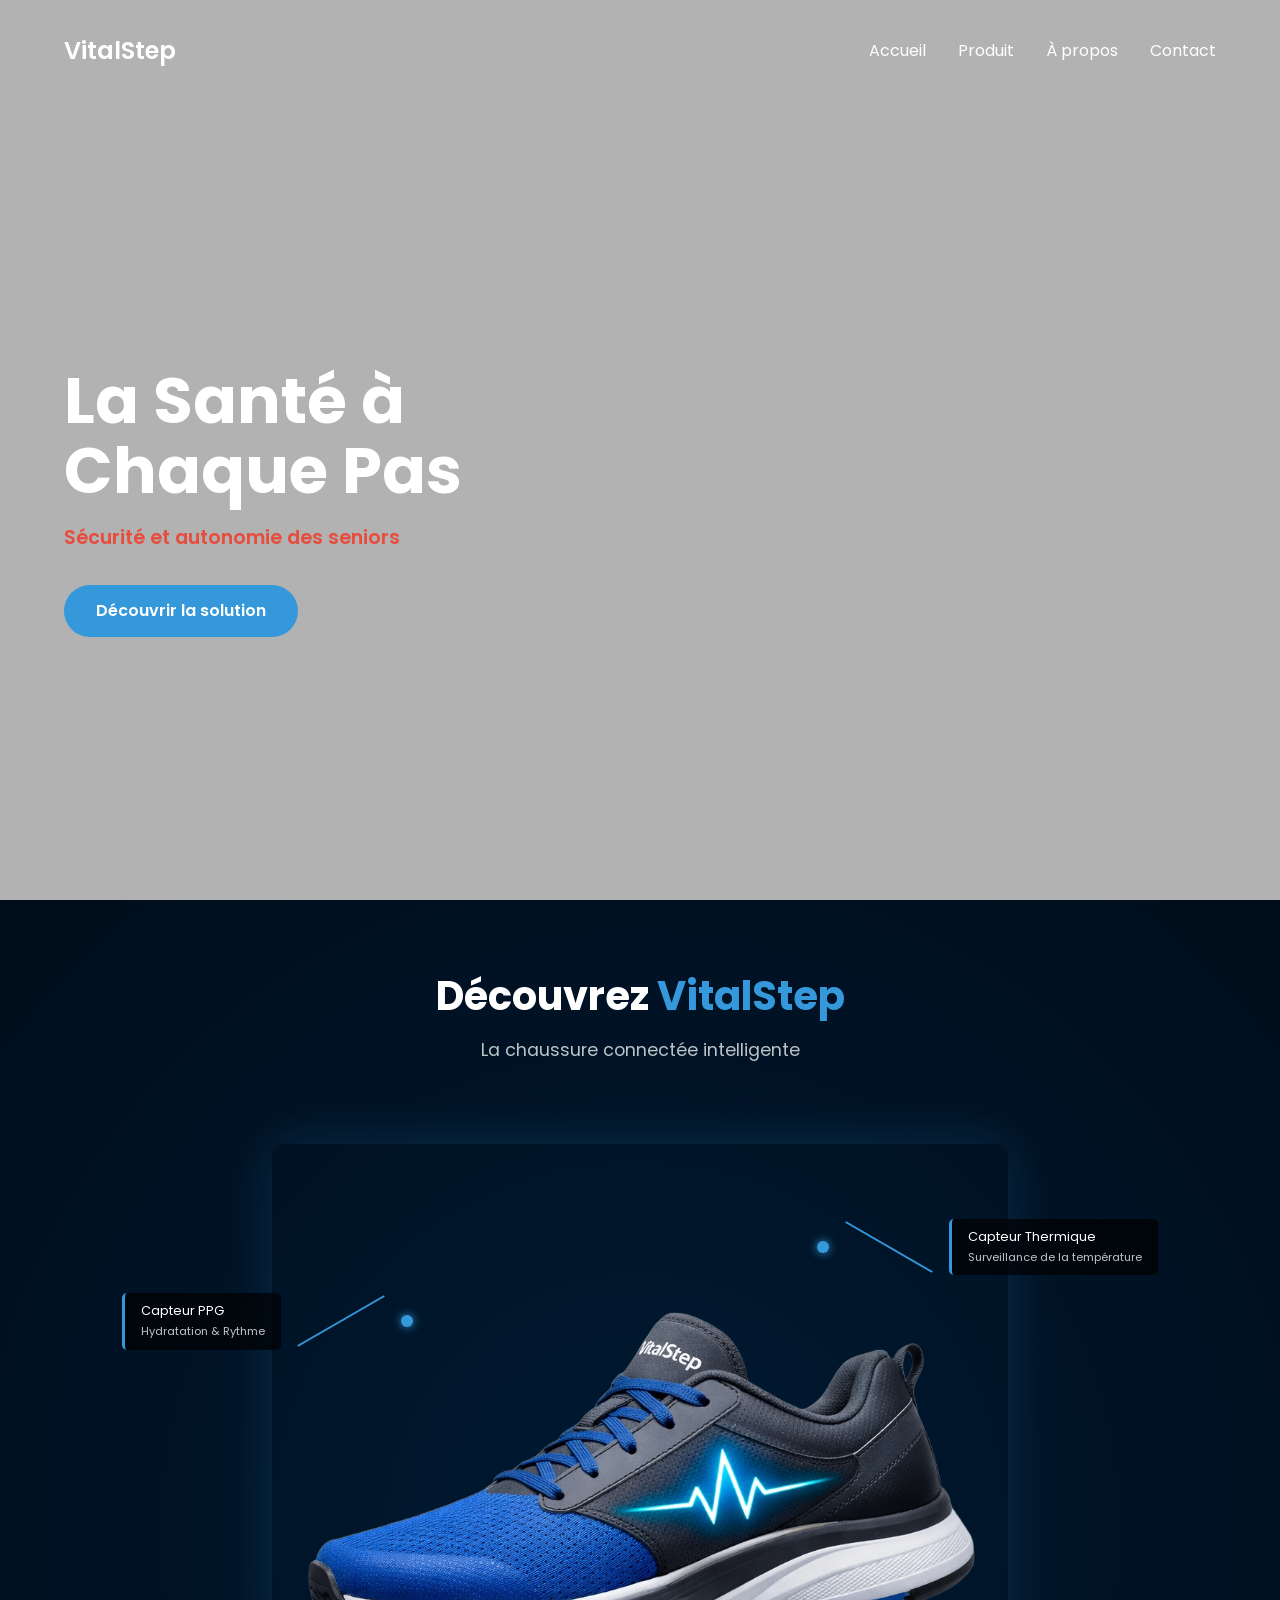
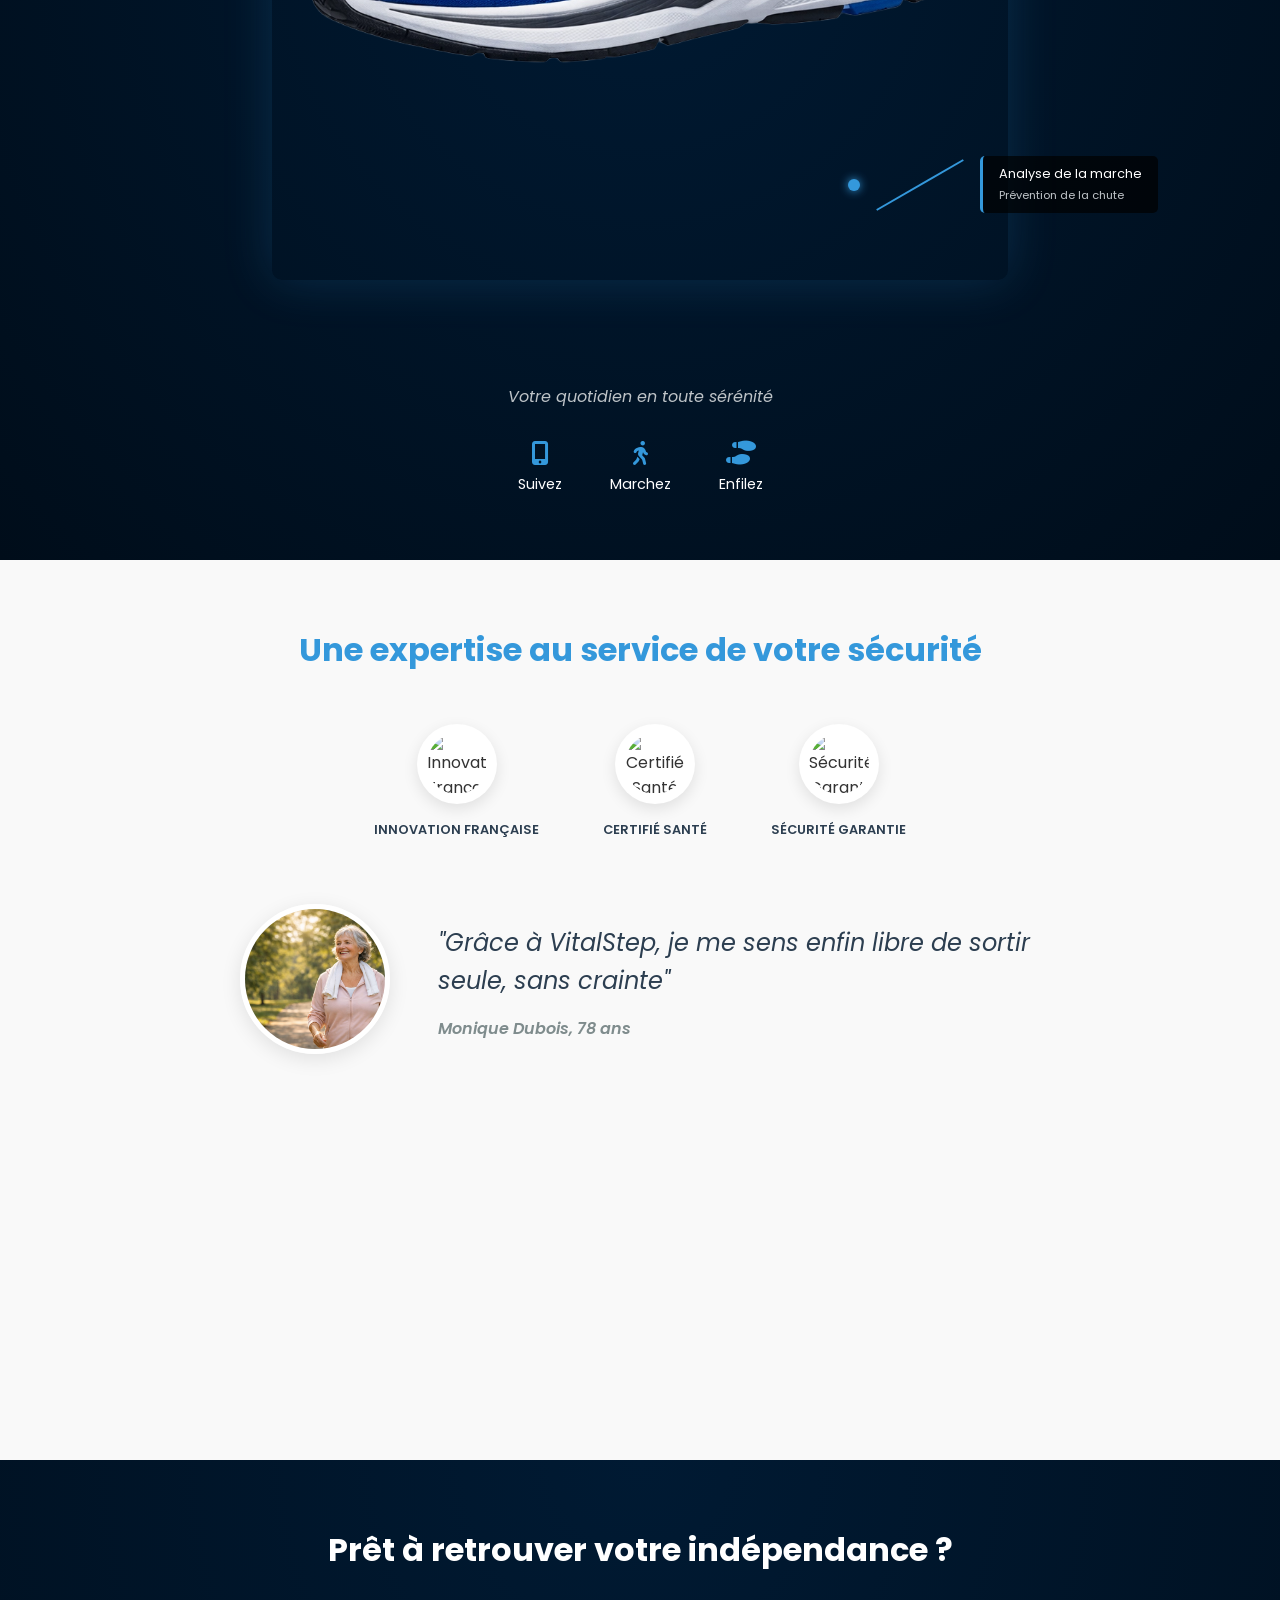
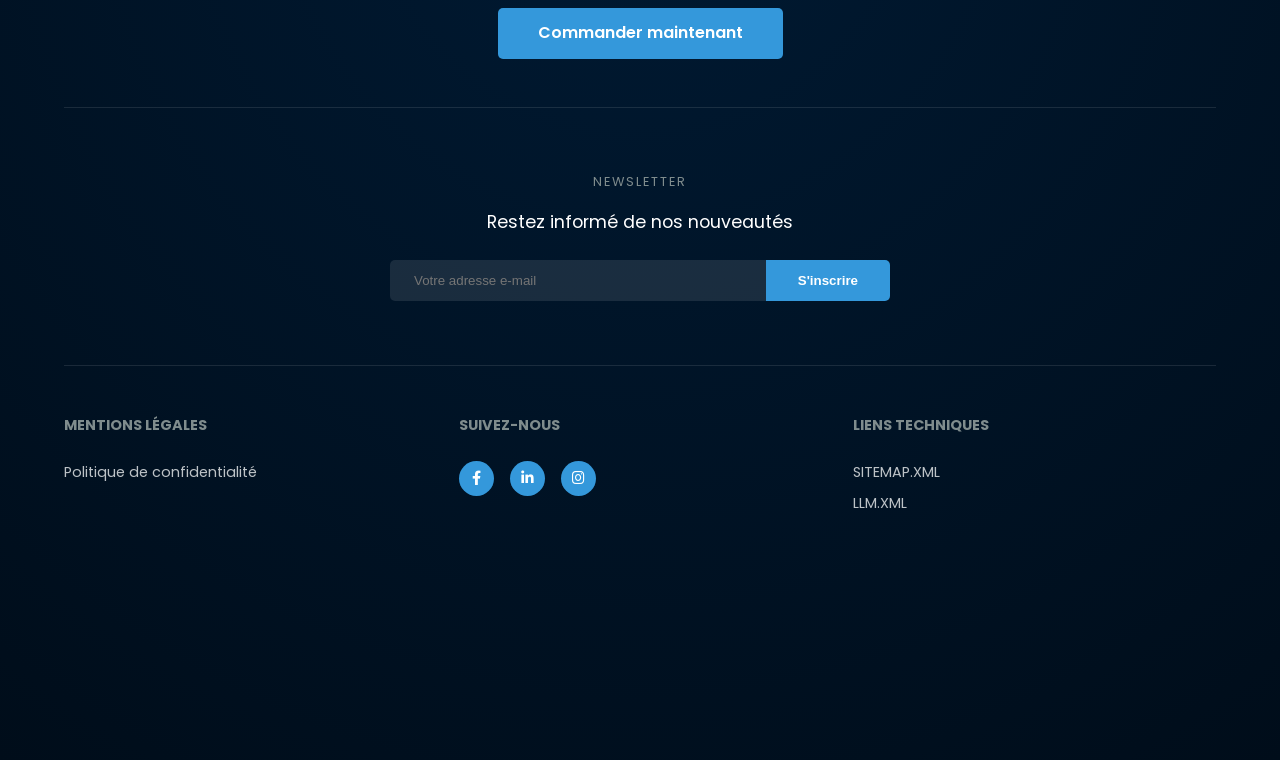
==== index.html @ c4a64b6b "changement des photos" ====
<!DOCTYPE html>
<html lang="fr">
<head>
    <meta charset="UTF-8">
    <meta name="viewport" content="width=device-width, initial-scale=1.0">
    <title>VitalStep - La Santé à Chaque Pas</title>
    <link rel="stylesheet" href="style.css">
    <link rel="stylesheet" href="https://cdnjs.cloudflare.com/ajax/libs/font-awesome/6.0.0/css/all.min.css">
</head>
<body>
    <!-- Frame 1: Hero Section -->
    <section id="frame1" class="frame hero">
        <nav class="navbar">
            <div class="logo">VitalStep</div>
            <ul class="nav-links">
                <li><a href="#">Accueil</a></li>
                <li><a href="#">Produit</a></li>
                <li><a href="#">À propos</a></li>
                <li><a href="#">Contact</a></li>
            </ul>
        </nav>
        <div class="hero-content">
            <h1>La Santé à Chaque Pas</h1>
            <p class="subtitle">Sécurité et autonomie des seniors</p>
            <a href="#" class="btn-primary">Découvrir la solution</a>
        </div>
    </section>

    <!-- Frame 3: Product Details -->
    <section id="frame3" class="frame product-details">
        <div class="product-header">
            <h2>Découvrez <span>VitalStep</span></h2>
            <p>La chaussure connectée intelligente</p>
        </div>
        <div class="product-container">
            <div class="product-image">
                <img src="image/chaussure_vitalstep_seule.jpg" alt="VitalStep Shoe">
                
                <!-- Annotations -->
                <div class="annotation ppg">
                    <div class="dot"></div>
                    <div class="line"></div>
                    <div class="label">Capteur PPG <br><span>Hydratation & Rythme</span></div>
                </div>
                <div class="annotation thermal">
                    <div class="dot"></div>
                    <div class="line"></div>
                    <div class="label">Capteur Thermique <br><span>Surveillance de la température</span></div>
                </div>
                <div class="annotation gait">
                    <div class="dot"></div>
                    <div class="line"></div>
                    <div class="label">Analyse de la marche <br><span>Prévention de la chute</span></div>
                </div>
            </div>
        </div>
        <div class="product-footer">
            <p>Votre quotidien en toute sérénité</p>
            <div class="steps">
                <div class="step"><i class="fas fa-mobile-alt"></i> Suivez</div>
                <div class="step"><i class="fas fa-walking"></i> Marchez</div>
                <div class="step"><i class="fas fa-shoe-prints"></i> Enfilez</div>
            </div>
        </div>
    </section>

    <!-- Frame 4: Testimonial & Trust -->
    <section id="frame4" class="frame testimonial">
        <div class="testimonial-header">
            <h3>Une expertise au service de votre sécurité</h3>
        </div>
        <div class="trust-badges">
            <div class="badge">
                <img src="https://img.icons8.com/color/96/france.png" alt="Innovation Française">
                <p>INNOVATION FRANÇAISE</p>
            </div>
            <div class="badge">
                <img src="https://img.icons8.com/color/96/plus.png" alt="Certifié Santé">
                <p>CERTIFIÉ SANTÉ</p>
            </div>
            <div class="badge">
                <img src="https://img.icons8.com/color/96/checked-shield.png" alt="Sécurité Garantie">
                <p>SÉCURITÉ GARANTIE</p>
            </div>
        </div>
        <div class="testimonial-content">
            <div class="testimonial-image">
                <img src="image/maquette_sans_texte.jpg" alt="Monique Dubois">
            </div>
            <div class="testimonial-text">
                <blockquote>"Grâce à VitalStep, je me sens enfin libre de sortir seule, sans crainte"</blockquote>
                <cite>Monique Dubois, 78 ans</cite>
            </div>
        </div>
    </section>

    <!-- Frame 5: Footer & CTA -->
    <footer id="frame5" class="frame footer">
        <div class="footer-cta">
            <h3>Prêt à retrouver votre indépendance ?</h3>
            <a href="#" class="btn-secondary">Commander maintenant</a>
        </div>
        
        <div class="newsletter">
            <p>Newsletter</p>
            <p class="newsletter-info">Restez informé de nos nouveautés</p>
            <form class="newsletter-form">
                <input type="email" placeholder="Votre adresse e-mail">
                <button type="submit">S'inscrire</button>
            </form>
        </div>

        <div class="footer-bottom">
            <div class="footer-column">
                <h4>Mentions Légales</h4>
                <a href="#">Politique de confidentialité</a>
            </div>
            <div class="footer-column">
                <h4>Suivez-nous</h4>
                <div class="social-icons">
                    <a href="#"><i class="fab fa-facebook-f"></i></a>
                    <a href="#"><i class="fab fa-linkedin-in"></i></a>
                    <a href="#"><i class="fab fa-instagram"></i></a>
                </div>
            </div>
            <div class="footer-column">
                <h4>Liens techniques</h4>
                <a href="#">SITEMAP.XML</a>
                <a href="#">LLM.XML</a>
            </div>
        </div>
    </footer>

    <script src="script.js"></script>
</body>
</html>
---- style.css ----
@import url('https://fonts.googleapis.com/css2?family=Poppins:wght@300;400;600;700&display=swap');

* {
    margin: 0;
    padding: 0;
    box-sizing: border-box;
}

body {
    font-family: 'Poppins', sans-serif;
    line-height: 1.6;
    color: #333;
    overflow-x: hidden;
}

.frame {
    min-height: 100vh;
    width: 100%;
    display: flex;
    flex-direction: column;
    position: relative;
}

/* Frame 1: Hero Section */
.hero {
    background: linear-gradient(rgba(0,0,0,0.3), rgba(0,0,0,0.3)), url('https://images.unsplash.com/photo-1516733725897-1aa73b87c8e8?ixlib=rb-1.2.1&auto=format&fit=crop&w=1920&q=80');
    background-size: cover;
    background-position: center;
    color: white;
}

.navbar {
    display: flex;
    justify-content: space-between;
    align-items: center;
    padding: 2rem 5%;
    width: 100%;
}

.logo {
    font-size: 1.5rem;
    font-weight: 600;
    color: #fff;
}

.nav-links {
    display: flex;
    list-style: none;
}

.nav-links li {
    margin-left: 2rem;
}

.nav-links a {
    text-decoration: none;
    color: white;
    font-weight: 400;
    transition: color 0.3s;
}

.nav-links a:hover {
    color: #3498db;
}

.hero-content {
    flex: 1;
    display: flex;
    flex-direction: column;
    justify-content: center;
    padding: 0 5%;
    max-width: 600px;
}

.hero-content h1 {
    font-size: 4rem;
    line-height: 1.1;
    margin-bottom: 1rem;
    font-weight: 700;
}

.hero-content .subtitle {
    font-size: 1.2rem;
    margin-bottom: 2rem;
    color: #e74c3c;
    font-weight: 600;
}

.btn-primary {
    display: inline-block;
    background: #3498db;
    color: white;
    padding: 0.8rem 2rem;
    border-radius: 50px;
    text-decoration: none;
    font-weight: 600;
    width: fit-content;
    transition: background 0.3s;
}

.btn-primary:hover {
    background: #2980b9;
}

/* Frame 3: Product Details */
.product-details {
    background: #000d1a;
    color: white;
    padding: 4rem 5%;
    text-align: center;
    background-image: radial-gradient(circle at center, #001a33 0%, #000d1a 100%);
}

.product-header h2 {
    font-size: 2.5rem;
    margin-bottom: 0.5rem;
}

.product-header h2 span {
    color: #3498db;
}

.product-header p {
    font-size: 1.1rem;
    color: #bdc3c7;
    margin-bottom: 3rem;
}

.product-container {
    position: relative;
    max-width: 800px;
    margin: 0 auto;
    padding: 2rem;
}

.product-image {
    position: relative;
    display: inline-block;
}

.product-image img {
    max-width: 100%;
    height: auto;
    border-radius: 10px;
    box-shadow: 0 0 50px rgba(52, 152, 219, 0.2);
}

/* Annotations */
.annotation {
    position: absolute;
    display: flex;
    align-items: center;
    pointer-events: none;
}

.dot {
    width: 12px;
    height: 12px;
    background: #3498db;
    border-radius: 50%;
    box-shadow: 0 0 10px #3498db;
}

.label {
    background: rgba(0, 0, 0, 0.7);
    padding: 0.5rem 1rem;
    border-radius: 5px;
    font-size: 0.8rem;
    text-align: left;
    border-left: 3px solid #3498db;
    white-space: nowrap;
}

.label span {
    font-size: 0.7rem;
    color: #bdc3c7;
}

/* Positionnement des annotations */
.ppg { top: 20%; left: -150px; flex-direction: row-reverse; }
.ppg .line { width: 100px; height: 2px; background: #3498db; margin: 0 10px; transform: rotate(-30deg); }

.thermal { top: 10%; right: -150px; }
.thermal .line { width: 100px; height: 2px; background: #3498db; margin: 0 10px; transform: rotate(30deg); }

.gait { bottom: 10%; right: -150px; }
.gait .line { width: 100px; height: 2px; background: #3498db; margin: 0 10px; transform: rotate(-30deg); }

.product-footer {
    margin-top: 4rem;
}

.product-footer p {
    margin-bottom: 2rem;
    font-style: italic;
    color: #bdc3c7;
}

.steps {
    display: flex;
    justify-content: center;
    gap: 3rem;
}

.step {
    display: flex;
    flex-direction: column;
    align-items: center;
    font-size: 0.9rem;
}

.step i {
    font-size: 1.5rem;
    margin-bottom: 0.5rem;
    color: #3498db;
}

/* Frame 4: Testimonial & Trust */
.testimonial {
    background: #f9f9f9;
    padding: 4rem 5%;
    text-align: center;
}

.testimonial-header h3 {
    font-size: 2rem;
    color: #3498db;
    margin-bottom: 3rem;
}

.trust-badges {
    display: flex;
    justify-content: center;
    gap: 4rem;
    margin-bottom: 4rem;
}

.badge {
    display: flex;
    flex-direction: column;
    align-items: center;
}

.badge img {
    width: 80px;
    height: 80px;
    margin-bottom: 1rem;
    padding: 10px;
    background: white;
    border-radius: 50%;
    box-shadow: 0 5px 15px rgba(0,0,0,0.1);
}

.badge p {
    font-size: 0.8rem;
    font-weight: 600;
    color: #2c3e50;
}

.testimonial-content {
    display: flex;
    align-items: center;
    justify-content: center;
    max-width: 800px;
    margin: 0 auto;
    gap: 3rem;
    text-align: left;
}

.testimonial-image img {
    width: 150px;
    height: 150px;
    border-radius: 50%;
    object-fit: cover;
    border: 5px solid white;
    box-shadow: 0 5px 20px rgba(0,0,0,0.1);
}

.testimonial-text blockquote {
    font-size: 1.5rem;
    font-style: italic;
    margin-bottom: 1rem;
    color: #2c3e50;
}

.testimonial-text cite {
    font-weight: 600;
    color: #7f8c8d;
}

/* Frame 5: Footer & CTA */
.footer {
    background: #000d1a;
    color: white;
    padding: 4rem 5% 2rem;
    text-align: center;
    background-image: radial-gradient(circle at top, #001a33 0%, #000d1a 100%);
}

.footer-cta {
    margin-bottom: 4rem;
    padding-bottom: 3rem;
    border-bottom: 1px solid rgba(255,255,255,0.1);
}

.footer-cta h3 {
    font-size: 2rem;
    margin-bottom: 2rem;
}

.btn-secondary {
    display: inline-block;
    background: #3498db;
    color: white;
    padding: 0.8rem 2.5rem;
    border-radius: 5px;
    text-decoration: none;
    font-weight: 600;
    transition: background 0.3s;
}

.btn-secondary:hover {
    background: #2980b9;
}

.newsletter {
    margin-bottom: 4rem;
}

.newsletter p:first-child {
    font-size: 0.8rem;
    text-transform: uppercase;
    letter-spacing: 2px;
    color: #7f8c8d;
    margin-bottom: 1rem;
}

.newsletter-info {
    font-size: 1.1rem;
    margin-bottom: 1.5rem;
}

.newsletter-form {
    display: flex;
    justify-content: center;
    max-width: 500px;
    margin: 0 auto;
}

.newsletter-form input {
    flex: 1;
    padding: 0.8rem 1.5rem;
    border: none;
    border-radius: 5px 0 0 5px;
    background: rgba(255,255,255,0.1);
    color: white;
}

.newsletter-form button {
    padding: 0.8rem 2rem;
    border: none;
    background: #3498db;
    color: white;
    border-radius: 0 5px 5px 0;
    cursor: pointer;
    font-weight: 600;
}

.footer-bottom {
    display: grid;
    grid-template-columns: repeat(3, 1fr);
    gap: 2rem;
    padding-top: 3rem;
    border-top: 1px solid rgba(255,255,255,0.1);
    text-align: left;
}

.footer-column h4 {
    font-size: 0.9rem;
    margin-bottom: 1.5rem;
    color: #7f8c8d;
    text-transform: uppercase;
}

.footer-column a {
    display: block;
    color: #bdc3c7;
    text-decoration: none;
    font-size: 0.9rem;
    margin-bottom: 0.5rem;
    transition: color 0.3s;
}

.footer-column a:hover {
    color: #3498db;
}

.social-icons {
    display: flex;
    gap: 1rem;
}

.social-icons a {
    width: 35px;
    height: 35px;
    background: #3498db;
    color: white;
    display: flex;
    align-items: center;
    justify-content: center;
    border-radius: 50%;
    font-size: 0.9rem;
}
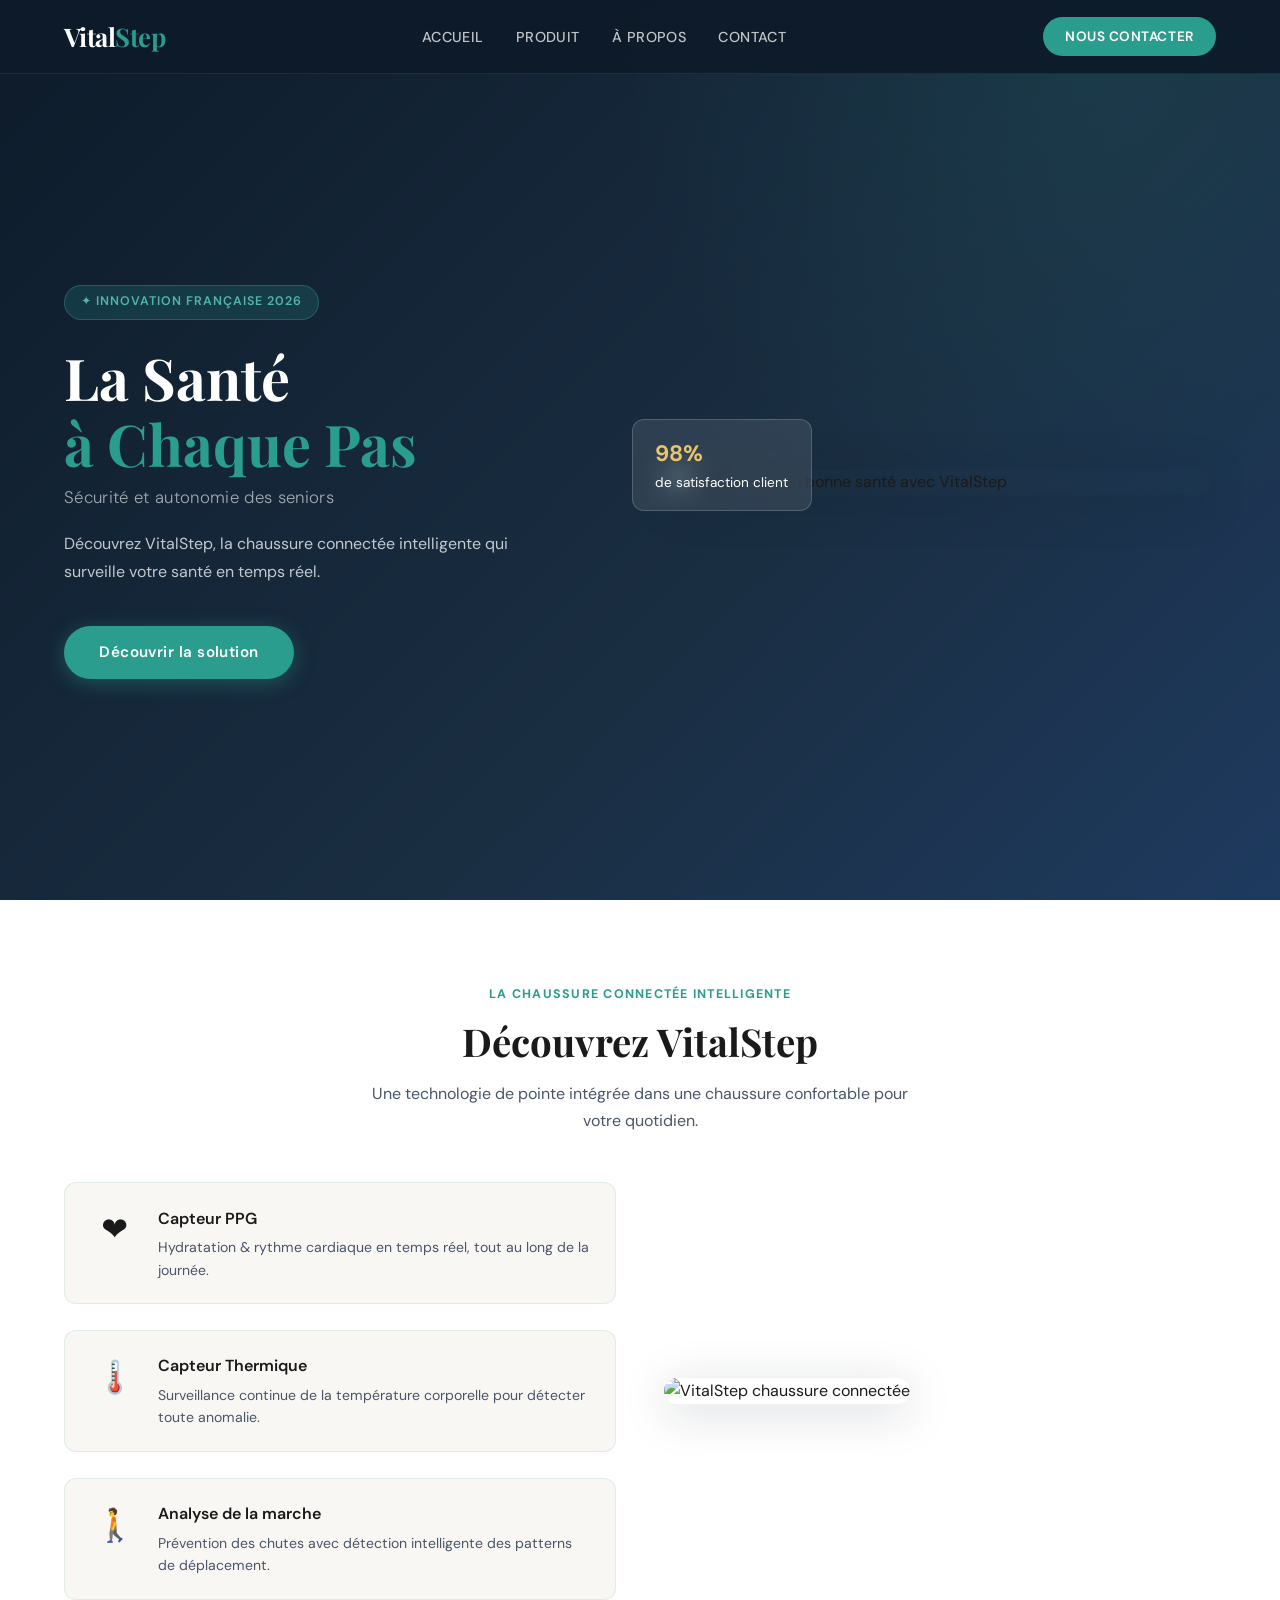
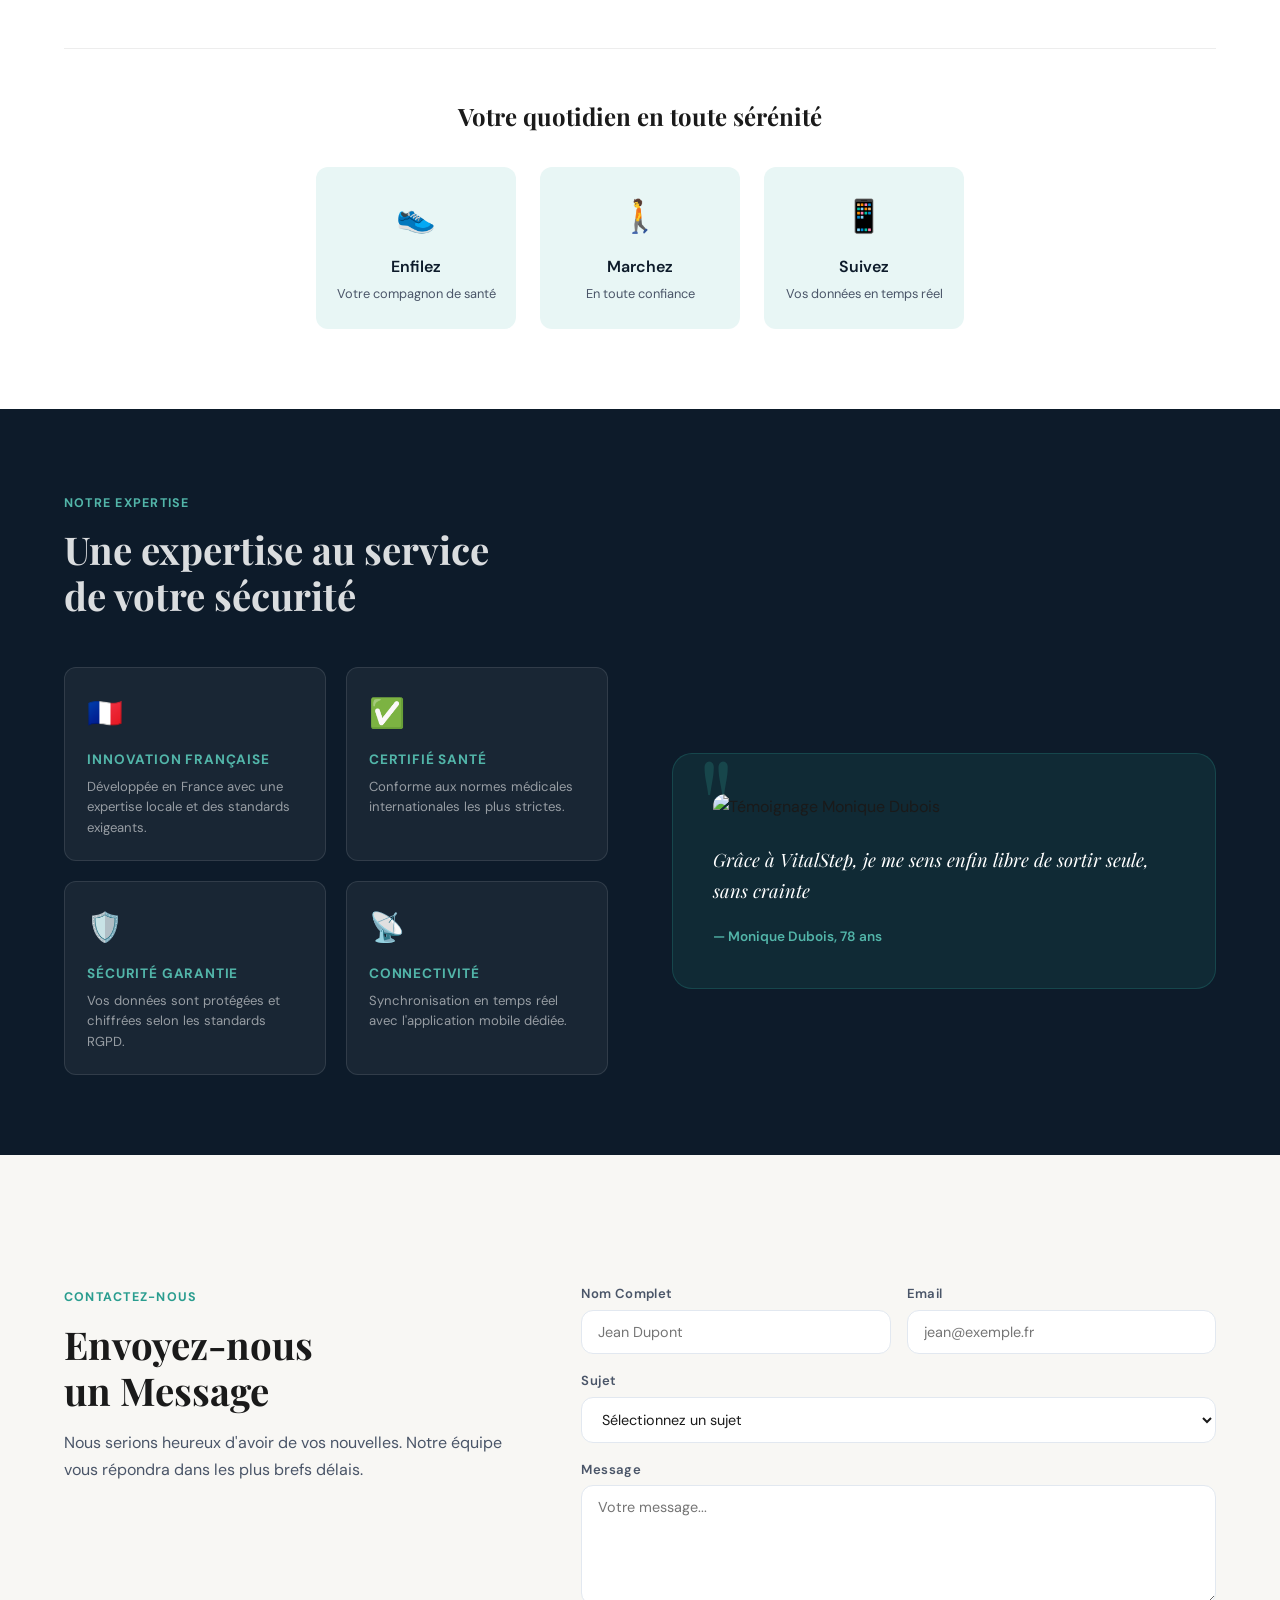
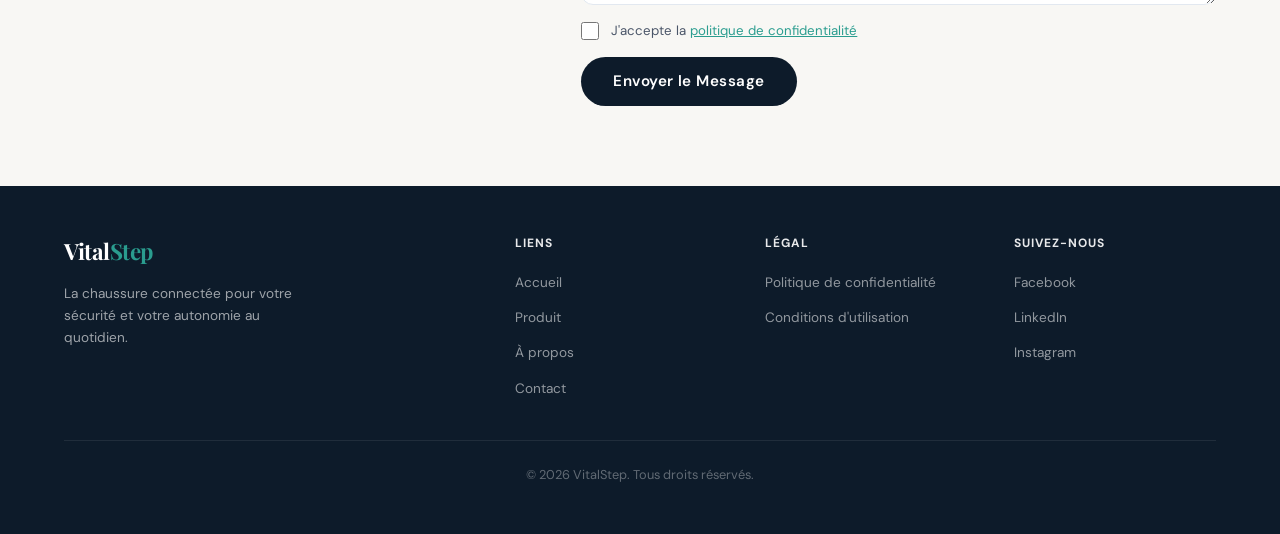
==== commit 150b4c59: "Renommage vitalstep.html en index.html" ====
--- a/index.html
+++ b/index.html
@@ -1,136 +1,619 @@
 <!DOCTYPE html>
 <html lang="fr">
 <head>
-    <meta charset="UTF-8">
-    <meta name="viewport" content="width=device-width, initial-scale=1.0">
-    <title>VitalStep - La Santé à Chaque Pas</title>
-    <link rel="stylesheet" href="style.css">
-    <link rel="stylesheet" href="https://cdnjs.cloudflare.com/ajax/libs/font-awesome/6.0.0/css/all.min.css">
+  <meta charset="UTF-8" />
+  <meta name="viewport" content="width=device-width, initial-scale=1.0" />
+  <title>VitalStep</title>
+  <link rel="preconnect" href="https://fonts.googleapis.com" />
+  <link rel="preconnect" href="https://fonts.gstatic.com" crossorigin />
+  <link href="https://fonts.googleapis.com/css2?family=Playfair+Display:wght@400;600;700&family=DM+Sans:wght@300;400;500;600&display=swap" rel="stylesheet" />
+  <style>
+    *, *::before, *::after { box-sizing: border-box; margin: 0; padding: 0; }
+
+    :root {
+      --navy: #0D1B2A;
+      --navy-mid: #1A2E42;
+      --teal: #2A9D8F;
+      --teal-light: #52B5A9;
+      --teal-pale: #E8F6F5;
+      --gold: #E9C46A;
+      --off-white: #F8F7F4;
+      --text-dark: #1A1A1A;
+      --text-mid: #4A5568;
+      --text-light: #718096;
+      --font-display: 'Playfair Display', Georgia, serif;
+      --font-body: 'DM Sans', system-ui, sans-serif;
+      --radius: 12px;
+      --radius-lg: 20px;
+      --shadow: 0 4px 32px rgba(13,27,42,0.10);
+      --shadow-hover: 0 8px 48px rgba(13,27,42,0.18);
+    }
+
+    html { scroll-behavior: smooth; }
+
+    body {
+      font-family: var(--font-body);
+      background: var(--off-white);
+      color: var(--text-dark);
+      line-height: 1.6;
+      overflow-x: hidden;
+    }
+
+    /* ── NAV ── */
+    nav {
+      position: fixed; top: 0; left: 0; right: 0; z-index: 100;
+      display: flex; align-items: center; justify-content: space-between;
+      padding: 1rem 5%;
+      background: rgba(13, 27, 42, 0.95);
+      backdrop-filter: blur(12px);
+      border-bottom: 1px solid rgba(42, 157, 143, 0.2);
+      transition: all 0.3s;
+    }
+    .nav-logo {
+      font-family: var(--font-display);
+      font-size: 1.6rem; font-weight: 700;
+      color: #fff;
+      letter-spacing: -0.02em;
+    }
+    .nav-logo span { color: var(--teal); }
+    .nav-links { display: flex; gap: 2rem; list-style: none; }
+    .nav-links a {
+      color: rgba(255,255,255,0.75);
+      text-decoration: none; font-size: 0.9rem; font-weight: 500;
+      letter-spacing: 0.03em; text-transform: uppercase;
+      transition: color 0.2s;
+    }
+    .nav-links a:hover { color: var(--teal-light); }
+    .nav-cta {
+      background: var(--teal); color: #fff;
+      padding: 0.55rem 1.4rem; border-radius: 50px;
+      text-decoration: none; font-size: 0.85rem; font-weight: 600;
+      letter-spacing: 0.04em; text-transform: uppercase;
+      transition: background 0.2s, transform 0.15s;
+    }
+    .nav-cta:hover { background: var(--teal-light); transform: translateY(-1px); }
+
+    /* ── HERO ── */
+    #home {
+      min-height: 100vh;
+      display: grid; grid-template-columns: 1fr 1fr; align-items: center;
+      gap: 3rem; padding: 8rem 5% 4rem;
+      background: linear-gradient(135deg, var(--navy) 0%, var(--navy-mid) 60%, #1E3A5F 100%);
+      position: relative; overflow: hidden;
+    }
+    #home::before {
+      content: '';
+      position: absolute; top: -50%; right: -20%;
+      width: 80vw; height: 80vw; max-width: 900px;
+      border-radius: 50%;
+      background: radial-gradient(circle, rgba(42,157,143,0.12) 0%, transparent 70%);
+      pointer-events: none;
+    }
+    .hero-content { position: relative; z-index: 1; }
+    .hero-badge {
+      display: inline-block;
+      background: rgba(42,157,143,0.2); color: var(--teal-light);
+      border: 1px solid rgba(42,157,143,0.4);
+      padding: 0.4rem 1rem; border-radius: 50px;
+      font-size: 0.78rem; font-weight: 600; letter-spacing: 0.08em;
+      text-transform: uppercase; margin-bottom: 1.5rem;
+    }
+    .hero-title {
+      font-family: var(--font-display);
+      font-size: clamp(2.4rem, 4.5vw, 3.8rem);
+      font-weight: 700; line-height: 1.15; color: #fff;
+      margin-bottom: 0.5rem;
+    }
+    .hero-title .accent { color: var(--teal); display: block; }
+    .hero-subtitle {
+      font-size: 1.05rem; color: rgba(255,255,255,0.6);
+      font-weight: 300; margin-bottom: 1.2rem;
+      letter-spacing: 0.02em;
+    }
+    .hero-desc {
+      font-size: 1rem; color: rgba(255,255,255,0.75);
+      max-width: 480px; margin-bottom: 2.5rem; line-height: 1.75;
+    }
+    .hero-btn {
+      display: inline-block;
+      background: var(--teal); color: #fff;
+      padding: 0.9rem 2.2rem; border-radius: 50px;
+      text-decoration: none; font-size: 0.95rem; font-weight: 600;
+      letter-spacing: 0.03em;
+      transition: background 0.2s, transform 0.15s, box-shadow 0.2s;
+      box-shadow: 0 4px 20px rgba(42,157,143,0.4);
+    }
+    .hero-btn:hover {
+      background: var(--teal-light); transform: translateY(-2px);
+      box-shadow: 0 8px 30px rgba(42,157,143,0.5);
+    }
+    .hero-image-wrap {
+      position: relative; z-index: 1;
+      display: flex; align-items: center; justify-content: center;
+    }
+    .hero-image-wrap img {
+      width: 100%; max-width: 540px;
+      border-radius: var(--radius-lg);
+      box-shadow: var(--shadow-hover);
+      object-fit: cover;
+    }
+    .hero-float-card {
+      position: absolute; bottom: -1rem; left: -2rem;
+      background: rgba(255,255,255,0.1); backdrop-filter: blur(14px);
+      border: 1px solid rgba(255,255,255,0.18);
+      border-radius: var(--radius); padding: 1rem 1.4rem;
+      color: #fff; font-size: 0.85rem;
+    }
+    .hero-float-card strong { display: block; font-size: 1.4rem; color: var(--gold); }
+
+    /* ── SECTION SHARED ── */
+    section { padding: 5rem 5%; }
+    .section-tag {
+      display: inline-block; color: var(--teal);
+      font-size: 0.78rem; font-weight: 700; letter-spacing: 0.1em;
+      text-transform: uppercase; margin-bottom: 0.8rem;
+    }
+    .section-title {
+      font-family: var(--font-display);
+      font-size: clamp(1.8rem, 3vw, 2.8rem);
+      font-weight: 700; line-height: 1.2; color: var(--text-dark);
+      margin-bottom: 1rem;
+    }
+    .section-title.light { color: #fff; }
+    .section-sub { color: var(--text-mid); max-width: 560px; line-height: 1.7; }
+
+    /* ── PRODUCT ── */
+    #product { background: #fff; }
+    .product-grid {
+      display: grid; grid-template-columns: 1fr 1fr; gap: 3rem;
+      align-items: center; margin-top: 3rem;
+    }
+    .product-features { display: flex; flex-direction: column; gap: 1.6rem; }
+    .feature-card {
+      display: flex; gap: 1.2rem; align-items: flex-start;
+      padding: 1.4rem 1.6rem; border-radius: var(--radius);
+      background: var(--off-white);
+      border: 1px solid rgba(42,157,143,0.12);
+      transition: transform 0.2s, box-shadow 0.2s, border-color 0.2s;
+    }
+    .feature-card:hover {
+      transform: translateY(-3px); box-shadow: var(--shadow);
+      border-color: rgba(42,157,143,0.35);
+    }
+    .feature-icon {
+      font-size: 2rem; width: 48px; height: 48px;
+      display: flex; align-items: center; justify-content: center;
+      flex-shrink: 0;
+    }
+    .feature-card h3 { font-size: 1rem; font-weight: 600; margin-bottom: 0.3rem; }
+    .feature-card p { font-size: 0.88rem; color: var(--text-mid); line-height: 1.6; }
+    .product-steps {
+      margin-top: 3rem; padding-top: 3rem;
+      border-top: 1px solid rgba(0,0,0,0.07);
+    }
+    .steps-title {
+      font-family: var(--font-display); font-size: 1.5rem;
+      font-weight: 700; color: var(--text-dark); margin-bottom: 2rem;
+      text-align: center;
+    }
+    .steps-row {
+      display: flex; gap: 1.5rem; justify-content: center; flex-wrap: wrap;
+    }
+    .step-item {
+      flex: 1; min-width: 140px; max-width: 200px;
+      text-align: center; padding: 1.5rem 1rem;
+      background: var(--teal-pale); border-radius: var(--radius);
+    }
+    .step-icon { font-size: 2rem; margin-bottom: 0.7rem; }
+    .step-item h4 { font-size: 1rem; font-weight: 600; color: var(--navy); }
+    .step-item p { font-size: 0.8rem; color: var(--text-mid); margin-top: 0.3rem; }
+    .product-image img {
+      width: 100%; border-radius: var(--radius-lg);
+      box-shadow: var(--shadow-hover); object-fit: cover;
+    }
+
+    /* ── ABOUT ── */
+    #about { background: var(--navy); }
+    #about .section-title, #about .section-sub { color: rgba(255,255,255,0.85); }
+    .about-inner {
+      display: grid; grid-template-columns: 1fr 1fr; gap: 4rem;
+      align-items: center; margin-top: 3rem;
+    }
+    .trust-grid {
+      display: grid; grid-template-columns: 1fr 1fr; gap: 1.2rem;
+    }
+    .trust-card {
+      background: rgba(255,255,255,0.05);
+      border: 1px solid rgba(255,255,255,0.1);
+      border-radius: var(--radius); padding: 1.4rem;
+      transition: background 0.2s;
+    }
+    .trust-card:hover { background: rgba(42,157,143,0.12); }
+    .trust-icon { font-size: 1.8rem; margin-bottom: 0.8rem; }
+    .trust-card h3 { font-size: 0.85rem; font-weight: 700; color: var(--teal-light); letter-spacing: 0.06em; text-transform: uppercase; margin-bottom: 0.4rem; }
+    .trust-card p { font-size: 0.82rem; color: rgba(255,255,255,0.55); line-height: 1.55; }
+    .testimonial-block {
+      background: rgba(42,157,143,0.12);
+      border: 1px solid rgba(42,157,143,0.25);
+      border-radius: var(--radius-lg); padding: 2.5rem;
+      position: relative;
+    }
+    .testimonial-block::before {
+      content: '"';
+      font-family: var(--font-display); font-size: 8rem;
+      line-height: 1; color: rgba(42,157,143,0.25);
+      position: absolute; top: -1rem; left: 1.5rem;
+      pointer-events: none;
+    }
+    .testimonial-block img {
+      width: 100%; border-radius: var(--radius);
+      margin-bottom: 1.5rem; object-fit: cover;
+      max-height: 220px;
+    }
+    .testimonial-text {
+      font-family: var(--font-display); font-size: 1.15rem;
+      font-style: italic; color: #fff; line-height: 1.7;
+      margin-bottom: 1.2rem;
+    }
+    .testimonial-author { font-size: 0.85rem; color: var(--teal-light); font-weight: 600; }
+
+    /* ── CONTACT ── */
+    #contact { background: var(--off-white); }
+    .contact-inner {
+      display: grid; grid-template-columns: 1fr 1.4fr; gap: 4rem;
+      align-items: start; margin-top: 3rem;
+    }
+    .contact-info p { color: var(--text-mid); line-height: 1.75; margin-bottom: 2rem; }
+    form { display: flex; flex-direction: column; gap: 1rem; }
+    .form-row { display: grid; grid-template-columns: 1fr 1fr; gap: 1rem; }
+    .form-group { display: flex; flex-direction: column; gap: 0.35rem; }
+    .form-group label { font-size: 0.82rem; font-weight: 600; color: var(--text-mid); letter-spacing: 0.03em; }
+    .form-group input,
+    .form-group select,
+    .form-group textarea {
+      padding: 0.75rem 1rem;
+      border: 1.5px solid #E2E8F0;
+      border-radius: var(--radius); font-family: var(--font-body);
+      font-size: 0.9rem; color: var(--text-dark);
+      background: #fff; transition: border-color 0.2s, box-shadow 0.2s;
+      outline: none;
+    }
+    .form-group input:focus,
+    .form-group select:focus,
+    .form-group textarea:focus {
+      border-color: var(--teal);
+      box-shadow: 0 0 0 3px rgba(42,157,143,0.12);
+    }
+    .form-group textarea { resize: vertical; min-height: 120px; }
+    .form-check {
+      display: flex; align-items: flex-start; gap: 0.75rem;
+      font-size: 0.83rem; color: var(--text-mid); line-height: 1.5;
+    }
+    .form-check input[type="checkbox"] {
+      width: 18px; height: 18px; margin-top: 1px; flex-shrink: 0;
+      accent-color: var(--teal); cursor: pointer;
+    }
+    .form-check a { color: var(--teal); }
+    .btn-submit {
+      background: var(--navy); color: #fff;
+      padding: 0.9rem 2rem; border-radius: 50px;
+      border: none; cursor: pointer; font-family: var(--font-body);
+      font-size: 0.95rem; font-weight: 600; letter-spacing: 0.03em;
+      transition: background 0.2s, transform 0.15s;
+      align-self: flex-start;
+    }
+    .btn-submit:hover { background: var(--teal); transform: translateY(-2px); }
+
+    /* ── FOOTER ── */
+    footer {
+      background: var(--navy);
+      color: rgba(255,255,255,0.6);
+      padding: 3rem 5%;
+    }
+    .footer-inner {
+      display: grid; grid-template-columns: 2fr 1fr 1fr 1fr; gap: 3rem;
+      margin-bottom: 2.5rem;
+    }
+    .footer-brand .nav-logo { font-size: 1.4rem; display: block; margin-bottom: 0.8rem; }
+    .footer-brand p { font-size: 0.85rem; line-height: 1.65; max-width: 240px; }
+    .footer-col h4 {
+      font-size: 0.75rem; font-weight: 700; color: rgba(255,255,255,0.9);
+      letter-spacing: 0.08em; text-transform: uppercase; margin-bottom: 1rem;
+    }
+    .footer-col ul { list-style: none; display: flex; flex-direction: column; gap: 0.6rem; }
+    .footer-col ul a { color: rgba(255,255,255,0.55); text-decoration: none; font-size: 0.85rem; transition: color 0.2s; }
+    .footer-col ul a:hover { color: var(--teal-light); }
+    .footer-bottom {
+      border-top: 1px solid rgba(255,255,255,0.08);
+      padding-top: 1.5rem; text-align: center;
+      font-size: 0.8rem; color: rgba(255,255,255,0.35);
+    }
+
+    /* ── ANIMATIONS ── */
+    .fade-up {
+      opacity: 0; transform: translateY(30px);
+      transition: opacity 0.6s ease, transform 0.6s ease;
+    }
+    .fade-up.visible { opacity: 1; transform: translateY(0); }
+
+    /* ── RESPONSIVE ── */
+    @media (max-width: 900px) {
+      #home { grid-template-columns: 1fr; text-align: center; }
+      .hero-desc { margin-inline: auto; }
+      .hero-image-wrap { display: none; }
+      .product-grid, .about-inner, .contact-inner { grid-template-columns: 1fr; }
+      .footer-inner { grid-template-columns: 1fr 1fr; }
+      .nav-links { display: none; }
+    }
+    @media (max-width: 600px) {
+      .form-row { grid-template-columns: 1fr; }
+      .trust-grid { grid-template-columns: 1fr; }
+      .footer-inner { grid-template-columns: 1fr; }
+      .steps-row { flex-direction: column; align-items: center; }
+    }
+  </style>
 </head>
 <body>
-    <!-- Frame 1: Hero Section -->
-    <section id="frame1" class="frame hero">
-        <nav class="navbar">
-            <div class="logo">VitalStep</div>
-            <ul class="nav-links">
-                <li><a href="#">Accueil</a></li>
-                <li><a href="#">Produit</a></li>
-                <li><a href="#">À propos</a></li>
-                <li><a href="#">Contact</a></li>
-            </ul>
-        </nav>
-        <div class="hero-content">
-            <h1>La Santé à Chaque Pas</h1>
-            <p class="subtitle">Sécurité et autonomie des seniors</p>
-            <a href="#" class="btn-primary">Découvrir la solution</a>
-        </div>
-    </section>
-
-    <!-- Frame 3: Product Details -->
-    <section id="frame3" class="frame product-details">
-        <div class="product-header">
-            <h2>Découvrez <span>VitalStep</span></h2>
-            <p>La chaussure connectée intelligente</p>
-        </div>
-        <div class="product-container">
-            <div class="product-image">
-                <img src="image/chaussure_vitalstep_seule.jpg" alt="VitalStep Shoe">
-                
-                <!-- Annotations -->
-                <div class="annotation ppg">
-                    <div class="dot"></div>
-                    <div class="line"></div>
-                    <div class="label">Capteur PPG <br><span>Hydratation & Rythme</span></div>
-                </div>
-                <div class="annotation thermal">
-                    <div class="dot"></div>
-                    <div class="line"></div>
-                    <div class="label">Capteur Thermique <br><span>Surveillance de la température</span></div>
-                </div>
-                <div class="annotation gait">
-                    <div class="dot"></div>
-                    <div class="line"></div>
-                    <div class="label">Analyse de la marche <br><span>Prévention de la chute</span></div>
-                </div>
-            </div>
-        </div>
-        <div class="product-footer">
-            <p>Votre quotidien en toute sérénité</p>
-            <div class="steps">
-                <div class="step"><i class="fas fa-mobile-alt"></i> Suivez</div>
-                <div class="step"><i class="fas fa-walking"></i> Marchez</div>
-                <div class="step"><i class="fas fa-shoe-prints"></i> Enfilez</div>
-            </div>
-        </div>
-    </section>
-
-    <!-- Frame 4: Testimonial & Trust -->
-    <section id="frame4" class="frame testimonial">
-        <div class="testimonial-header">
-            <h3>Une expertise au service de votre sécurité</h3>
-        </div>
-        <div class="trust-badges">
-            <div class="badge">
-                <img src="https://img.icons8.com/color/96/france.png" alt="Innovation Française">
-                <p>INNOVATION FRANÇAISE</p>
-            </div>
-            <div class="badge">
-                <img src="https://img.icons8.com/color/96/plus.png" alt="Certifié Santé">
-                <p>CERTIFIÉ SANTÉ</p>
-            </div>
-            <div class="badge">
-                <img src="https://img.icons8.com/color/96/checked-shield.png" alt="Sécurité Garantie">
-                <p>SÉCURITÉ GARANTIE</p>
-            </div>
-        </div>
-        <div class="testimonial-content">
-            <div class="testimonial-image">
-                <img src="image/maquette_sans_texte.jpg" alt="Monique Dubois">
-            </div>
-            <div class="testimonial-text">
-                <blockquote>"Grâce à VitalStep, je me sens enfin libre de sortir seule, sans crainte"</blockquote>
-                <cite>Monique Dubois, 78 ans</cite>
-            </div>
-        </div>
-    </section>
-
-    <!-- Frame 5: Footer & CTA -->
-    <footer id="frame5" class="frame footer">
-        <div class="footer-cta">
-            <h3>Prêt à retrouver votre indépendance ?</h3>
-            <a href="#" class="btn-secondary">Commander maintenant</a>
-        </div>
-        
-        <div class="newsletter">
-            <p>Newsletter</p>
-            <p class="newsletter-info">Restez informé de nos nouveautés</p>
-            <form class="newsletter-form">
-                <input type="email" placeholder="Votre adresse e-mail">
-                <button type="submit">S'inscrire</button>
-            </form>
-        </div>
-
-        <div class="footer-bottom">
-            <div class="footer-column">
-                <h4>Mentions Légales</h4>
-                <a href="#">Politique de confidentialité</a>
-            </div>
-            <div class="footer-column">
-                <h4>Suivez-nous</h4>
-                <div class="social-icons">
-                    <a href="#"><i class="fab fa-facebook-f"></i></a>
-                    <a href="#"><i class="fab fa-linkedin-in"></i></a>
-                    <a href="#"><i class="fab fa-instagram"></i></a>
-                </div>
-            </div>
-            <div class="footer-column">
-                <h4>Liens techniques</h4>
-                <a href="#">SITEMAP.XML</a>
-                <a href="#">LLM.XML</a>
-            </div>
-        </div>
-    </footer>
-
-    <script src="script.js"></script>
+
+  <!-- NAV -->
+  <nav id="navbar">
+    <span class="nav-logo">Vital<span>Step</span></span>
+    <ul class="nav-links">
+      <li><a href="#home">Accueil</a></li>
+      <li><a href="#product">Produit</a></li>
+      <li><a href="#about">À propos</a></li>
+      <li><a href="#contact">Contact</a></li>
+    </ul>
+    <a href="#contact" class="nav-cta">Nous contacter</a>
+  </nav>
+
+  <!-- HERO -->
+  <section id="home">
+    <div class="hero-content fade-up">
+      <span class="hero-badge">✦ Innovation Française 2026</span>
+      <h1 class="hero-title">
+        La Santé<br />
+        <span class="accent">à Chaque Pas</span>
+      </h1>
+      <p class="hero-subtitle">Sécurité et autonomie des seniors</p>
+      <p class="hero-desc">
+        Découvrez VitalStep, la chaussure connectée intelligente qui surveille votre santé en temps réel.
+      </p>
+      <a href="#product" class="hero-btn">Découvrir la solution</a>
+    </div>
+    <div class="hero-image-wrap fade-up" style="transition-delay: 0.2s">
+      <img
+        src="https://vitalstep-dq9lbvac.manus.space/manus-storage/maquette_sans_texte_7a502015.jpg"
+        alt="Grand-mère en bonne santé avec VitalStep"
+      />
+      <div class="hero-float-card">
+        <strong>98%</strong>
+        de satisfaction client
+      </div>
+    </div>
+  </section>
+
+  <!-- PRODUCT -->
+  <section id="product">
+    <div style="text-align: center; max-width: 640px; margin: 0 auto 1rem;">
+      <span class="section-tag fade-up">La chaussure connectée intelligente</span>
+      <h2 class="section-title fade-up">Découvrez VitalStep</h2>
+      <p class="section-sub fade-up" style="margin: 0 auto;">
+        Une technologie de pointe intégrée dans une chaussure confortable pour votre quotidien.
+      </p>
+    </div>
+    <div class="product-grid">
+      <div class="product-features">
+        <div class="feature-card fade-up">
+          <div class="feature-icon">❤️</div>
+          <div>
+            <h3>Capteur PPG</h3>
+            <p>Hydratation &amp; rythme cardiaque en temps réel, tout au long de la journée.</p>
+          </div>
+        </div>
+        <div class="feature-card fade-up" style="transition-delay: 0.1s">
+          <div class="feature-icon">🌡️</div>
+          <div>
+            <h3>Capteur Thermique</h3>
+            <p>Surveillance continue de la température corporelle pour détecter toute anomalie.</p>
+          </div>
+        </div>
+        <div class="feature-card fade-up" style="transition-delay: 0.2s">
+          <div class="feature-icon">🚶</div>
+          <div>
+            <h3>Analyse de la marche</h3>
+            <p>Prévention des chutes avec détection intelligente des patterns de déplacement.</p>
+          </div>
+        </div>
+      </div>
+      <div class="product-image fade-up" style="transition-delay: 0.15s">
+        <img
+          src="https://vitalstep-dq9lbvac.manus.space/manus-storage/maquette_sans_texte_7a502015.jpg"
+          alt="VitalStep chaussure connectée"
+        />
+      </div>
+    </div>
+    <div class="product-steps fade-up">
+      <p class="steps-title">Votre quotidien en toute sérénité</p>
+      <div class="steps-row">
+        <div class="step-item">
+          <div class="step-icon">👟</div>
+          <h4>Enfilez</h4>
+          <p>Votre compagnon de santé</p>
+        </div>
+        <div class="step-item">
+          <div class="step-icon">🚶</div>
+          <h4>Marchez</h4>
+          <p>En toute confiance</p>
+        </div>
+        <div class="step-item">
+          <div class="step-icon">📱</div>
+          <h4>Suivez</h4>
+          <p>Vos données en temps réel</p>
+        </div>
+      </div>
+    </div>
+  </section>
+
+  <!-- ABOUT -->
+  <section id="about">
+    <div>
+      <span class="section-tag" style="color: var(--teal-light);">Notre expertise</span>
+      <h2 class="section-title light fade-up">Une expertise au service<br />de votre sécurité</h2>
+    </div>
+    <div class="about-inner">
+      <div class="trust-grid">
+        <div class="trust-card fade-up">
+          <div class="trust-icon">🇫🇷</div>
+          <h3>Innovation Française</h3>
+          <p>Développée en France avec une expertise locale et des standards exigeants.</p>
+        </div>
+        <div class="trust-card fade-up" style="transition-delay: 0.1s">
+          <div class="trust-icon">✅</div>
+          <h3>Certifié Santé</h3>
+          <p>Conforme aux normes médicales internationales les plus strictes.</p>
+        </div>
+        <div class="trust-card fade-up" style="transition-delay: 0.2s">
+          <div class="trust-icon">🛡️</div>
+          <h3>Sécurité Garantie</h3>
+          <p>Vos données sont protégées et chiffrées selon les standards RGPD.</p>
+        </div>
+        <div class="trust-card fade-up" style="transition-delay: 0.3s">
+          <div class="trust-icon">📡</div>
+          <h3>Connectivité</h3>
+          <p>Synchronisation en temps réel avec l'application mobile dédiée.</p>
+        </div>
+      </div>
+      <div class="testimonial-block fade-up" style="transition-delay: 0.15s">
+        <img
+          src="https://vitalstep-dq9lbvac.manus.space/manus-storage/maquette_sans_texte_7a502015.jpg"
+          alt="Témoignage Monique Dubois"
+        />
+        <p class="testimonial-text">
+          Grâce à VitalStep, je me sens enfin libre de sortir seule, sans crainte
+        </p>
+        <p class="testimonial-author">— Monique Dubois, 78 ans</p>
+      </div>
+    </div>
+  </section>
+
+  <!-- CONTACT -->
+  <section id="contact">
+    <div class="contact-inner">
+      <div>
+        <span class="section-tag fade-up">Contactez-nous</span>
+        <h2 class="section-title fade-up">Envoyez-nous<br />un Message</h2>
+        <p class="section-sub fade-up">
+          Nous serions heureux d'avoir de vos nouvelles. Notre équipe vous répondra dans les plus brefs délais.
+        </p>
+      </div>
+      <form id="contactForm" class="fade-up">
+        <div class="form-row">
+          <div class="form-group">
+            <label for="name">Nom Complet</label>
+            <input type="text" id="name" name="name" placeholder="Jean Dupont" required />
+          </div>
+          <div class="form-group">
+            <label for="email">Email</label>
+            <input type="email" id="email" name="email" placeholder="jean@exemple.fr" required />
+          </div>
+        </div>
+        <div class="form-group">
+          <label for="subject">Sujet</label>
+          <select id="subject" name="subject" required>
+            <option value="" disabled selected>Sélectionnez un sujet</option>
+            <option value="general">Question générale</option>
+            <option value="support">Support technique</option>
+            <option value="partnership">Partenariat</option>
+            <option value="feedback">Retour d'expérience</option>
+          </select>
+        </div>
+        <div class="form-group">
+          <label for="message">Message</label>
+          <textarea id="message" name="message" placeholder="Votre message..." required></textarea>
+        </div>
+        <div class="form-check">
+          <input type="checkbox" id="privacy" name="privacy" required />
+          <label for="privacy">
+            J'accepte la <a href="#">politique de confidentialité</a>
+          </label>
+        </div>
+        <button type="submit" class="btn-submit">Envoyer le Message</button>
+        <p id="form-success" style="display:none; color: var(--teal); font-weight:600; font-size:0.9rem; margin-top:0.5rem;">
+          ✓ Votre message a bien été envoyé. Merci !
+        </p>
+      </form>
+    </div>
+  </section>
+
+  <!-- FOOTER -->
+  <footer>
+    <div class="footer-inner">
+      <div class="footer-brand">
+        <span class="nav-logo">Vital<span>Step</span></span>
+        <p>La chaussure connectée pour votre sécurité et votre autonomie au quotidien.</p>
+      </div>
+      <div class="footer-col">
+        <h4>Liens</h4>
+        <ul>
+          <li><a href="#home">Accueil</a></li>
+          <li><a href="#product">Produit</a></li>
+          <li><a href="#about">À propos</a></li>
+          <li><a href="#contact">Contact</a></li>
+        </ul>
+      </div>
+      <div class="footer-col">
+        <h4>Légal</h4>
+        <ul>
+          <li><a href="#">Politique de confidentialité</a></li>
+          <li><a href="#">Conditions d'utilisation</a></li>
+        </ul>
+      </div>
+      <div class="footer-col">
+        <h4>Suivez-nous</h4>
+        <ul>
+          <li><a href="#">Facebook</a></li>
+          <li><a href="#">LinkedIn</a></li>
+          <li><a href="#">Instagram</a></li>
+        </ul>
+      </div>
+    </div>
+    <div class="footer-bottom">
+      © 2026 VitalStep. Tous droits réservés.
+    </div>
+  </footer>
+
+  <script>
+    // Scroll animations
+    const observer = new IntersectionObserver((entries) => {
+      entries.forEach(e => {
+        if (e.isIntersecting) {
+          e.target.classList.add('visible');
+          observer.unobserve(e.target);
+        }
+      });
+    }, { threshold: 0.12 });
+
+    document.querySelectorAll('.fade-up').forEach(el => observer.observe(el));
+
+    // Nav shadow on scroll
+    const navbar = document.getElementById('navbar');
+    window.addEventListener('scroll', () => {
+      navbar.style.boxShadow = window.scrollY > 20
+        ? '0 4px 24px rgba(0,0,0,0.25)'
+        : 'none';
+    });
+
+    // Form submission
+    document.getElementById('contactForm').addEventListener('submit', function(e) {
+      e.preventDefault();
+      document.getElementById('form-success').style.display = 'block';
+      this.reset();
+      setTimeout(() => {
+        document.getElementById('form-success').style.display = 'none';
+      }, 5000);
+    });
+  </script>
+
 </body>
-</html>+</html>
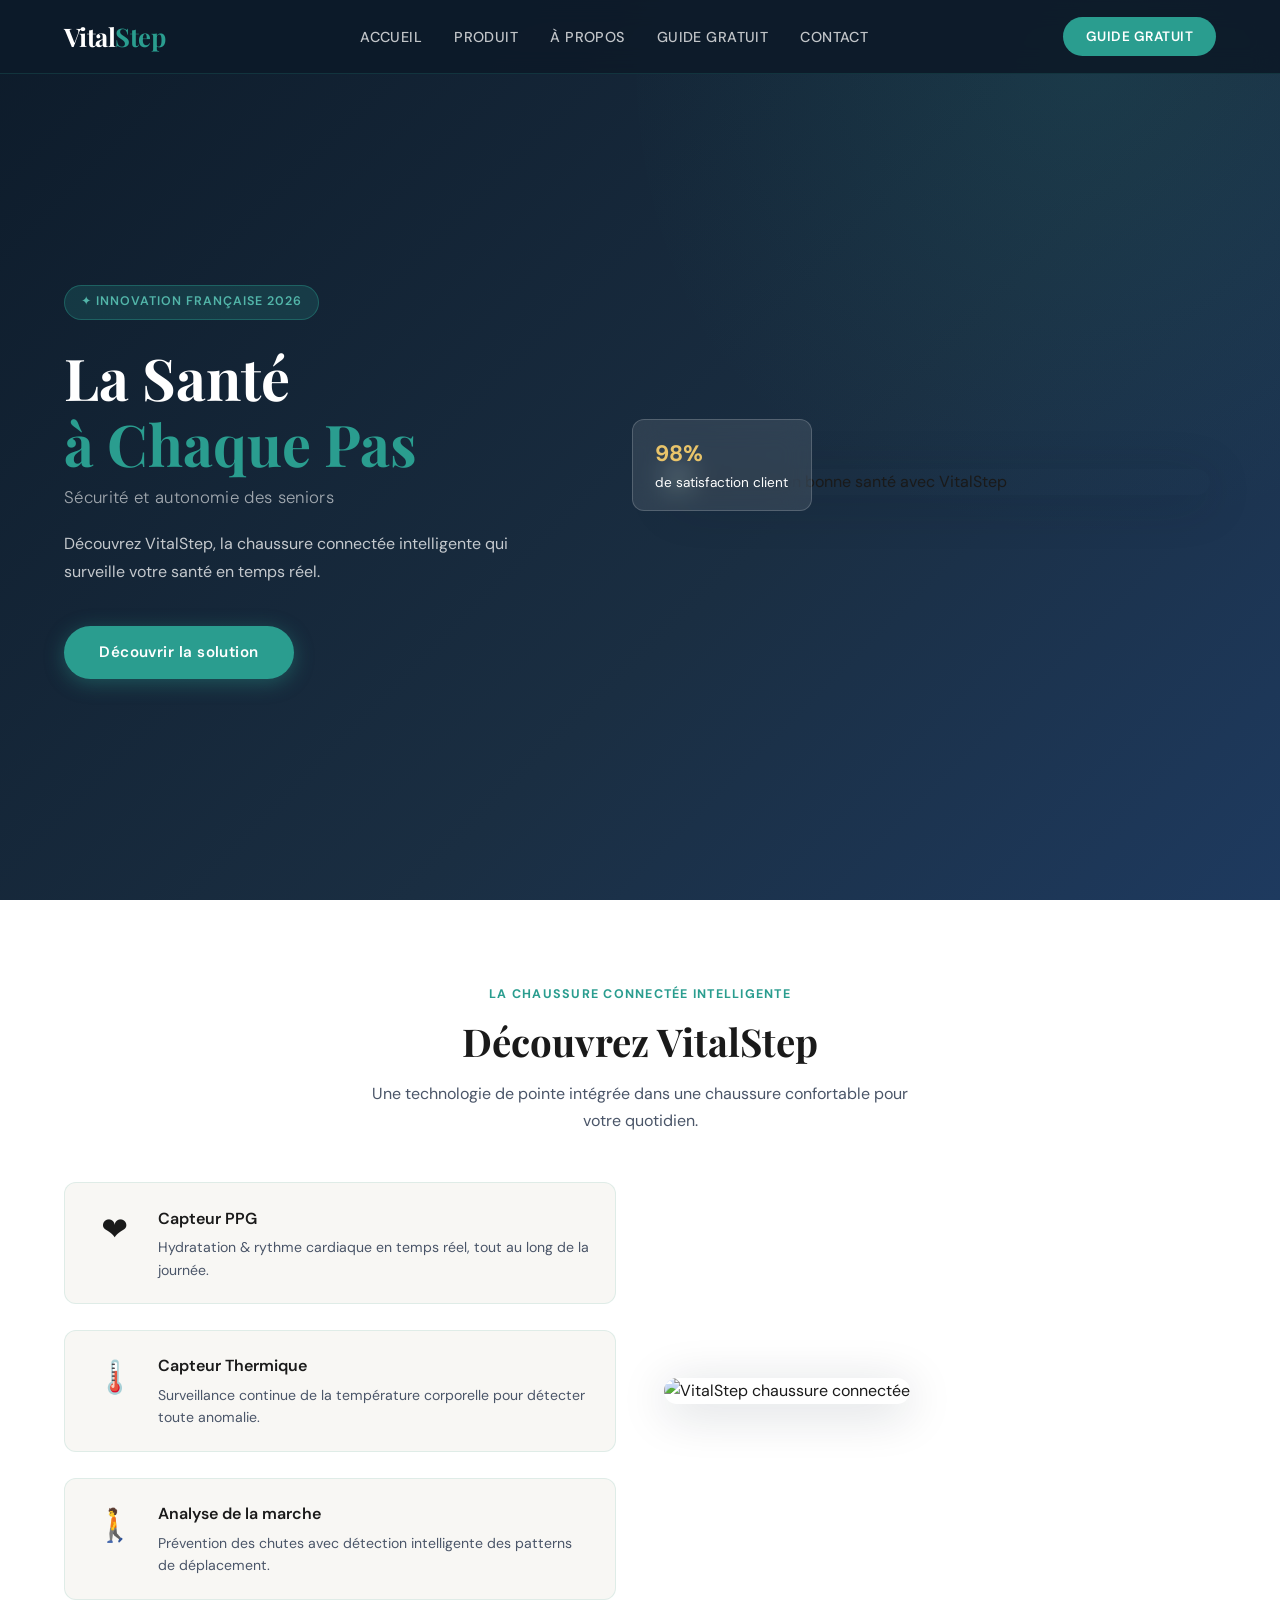
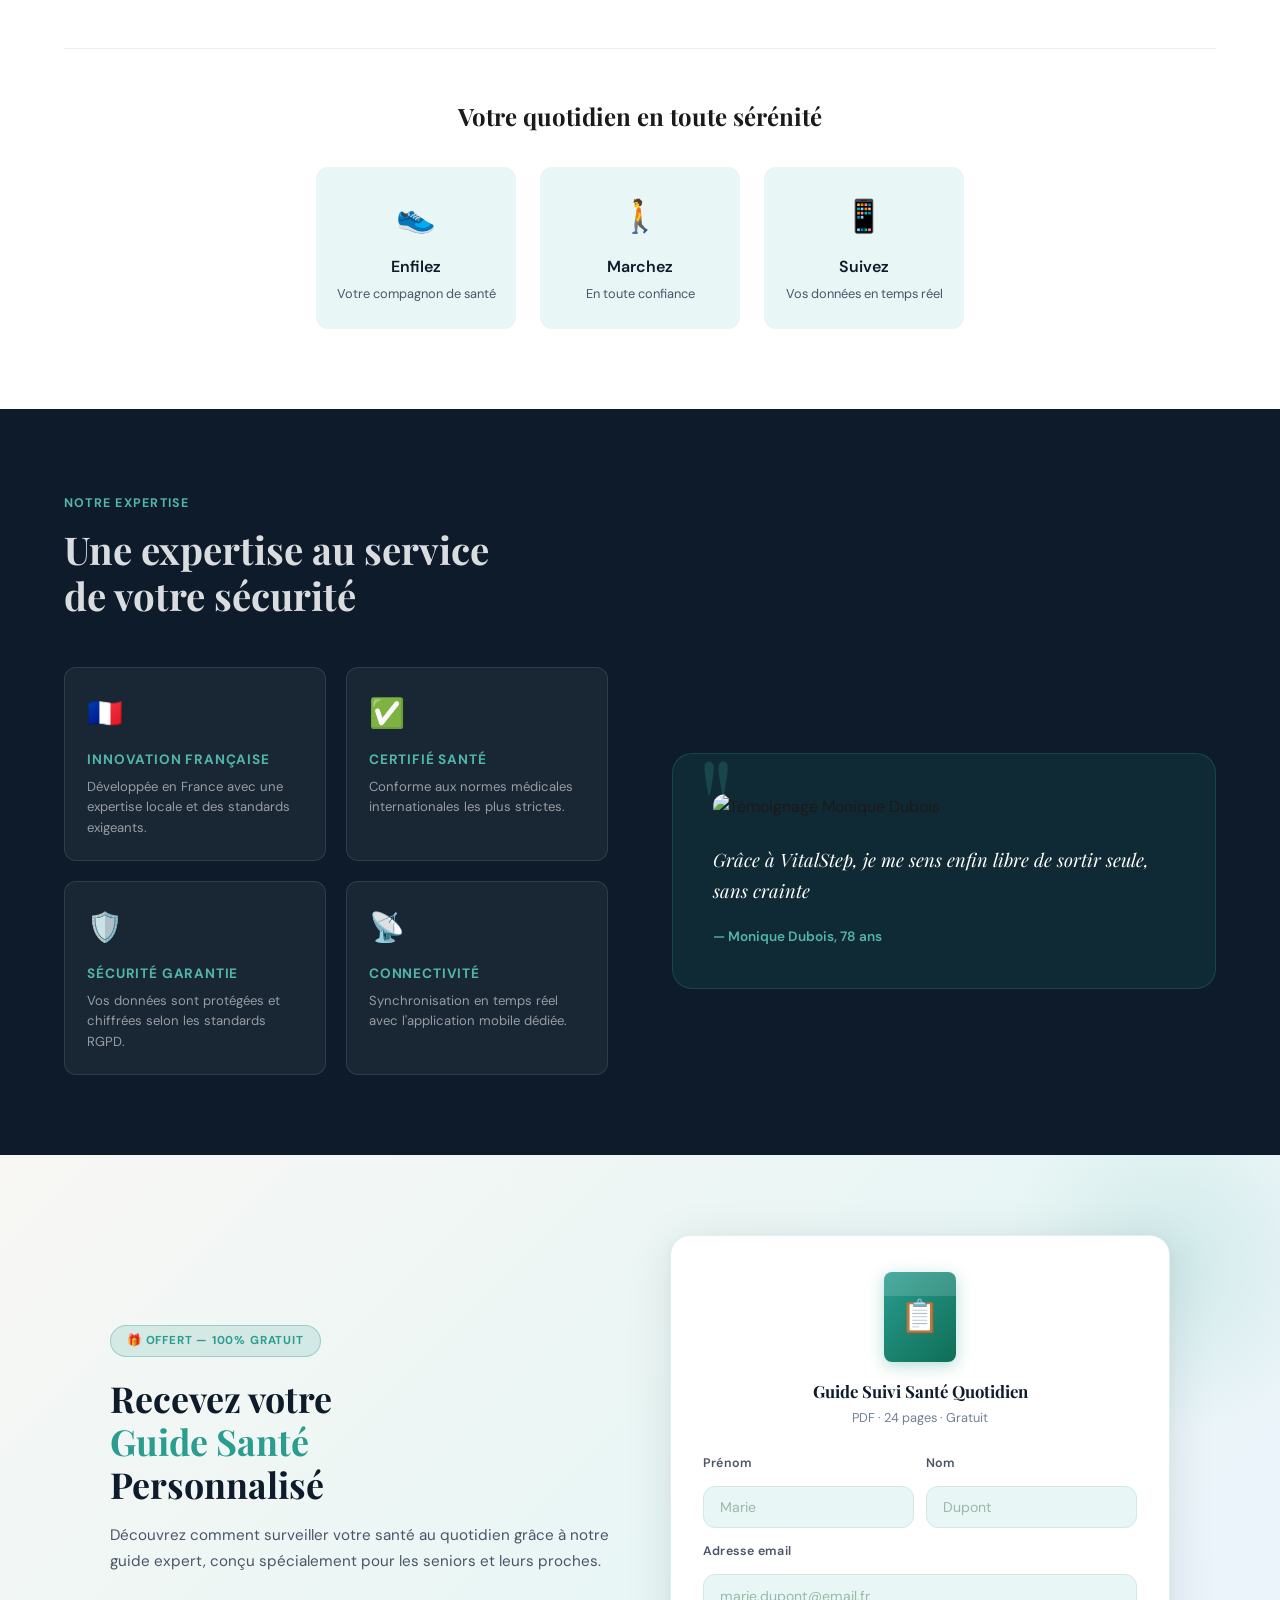
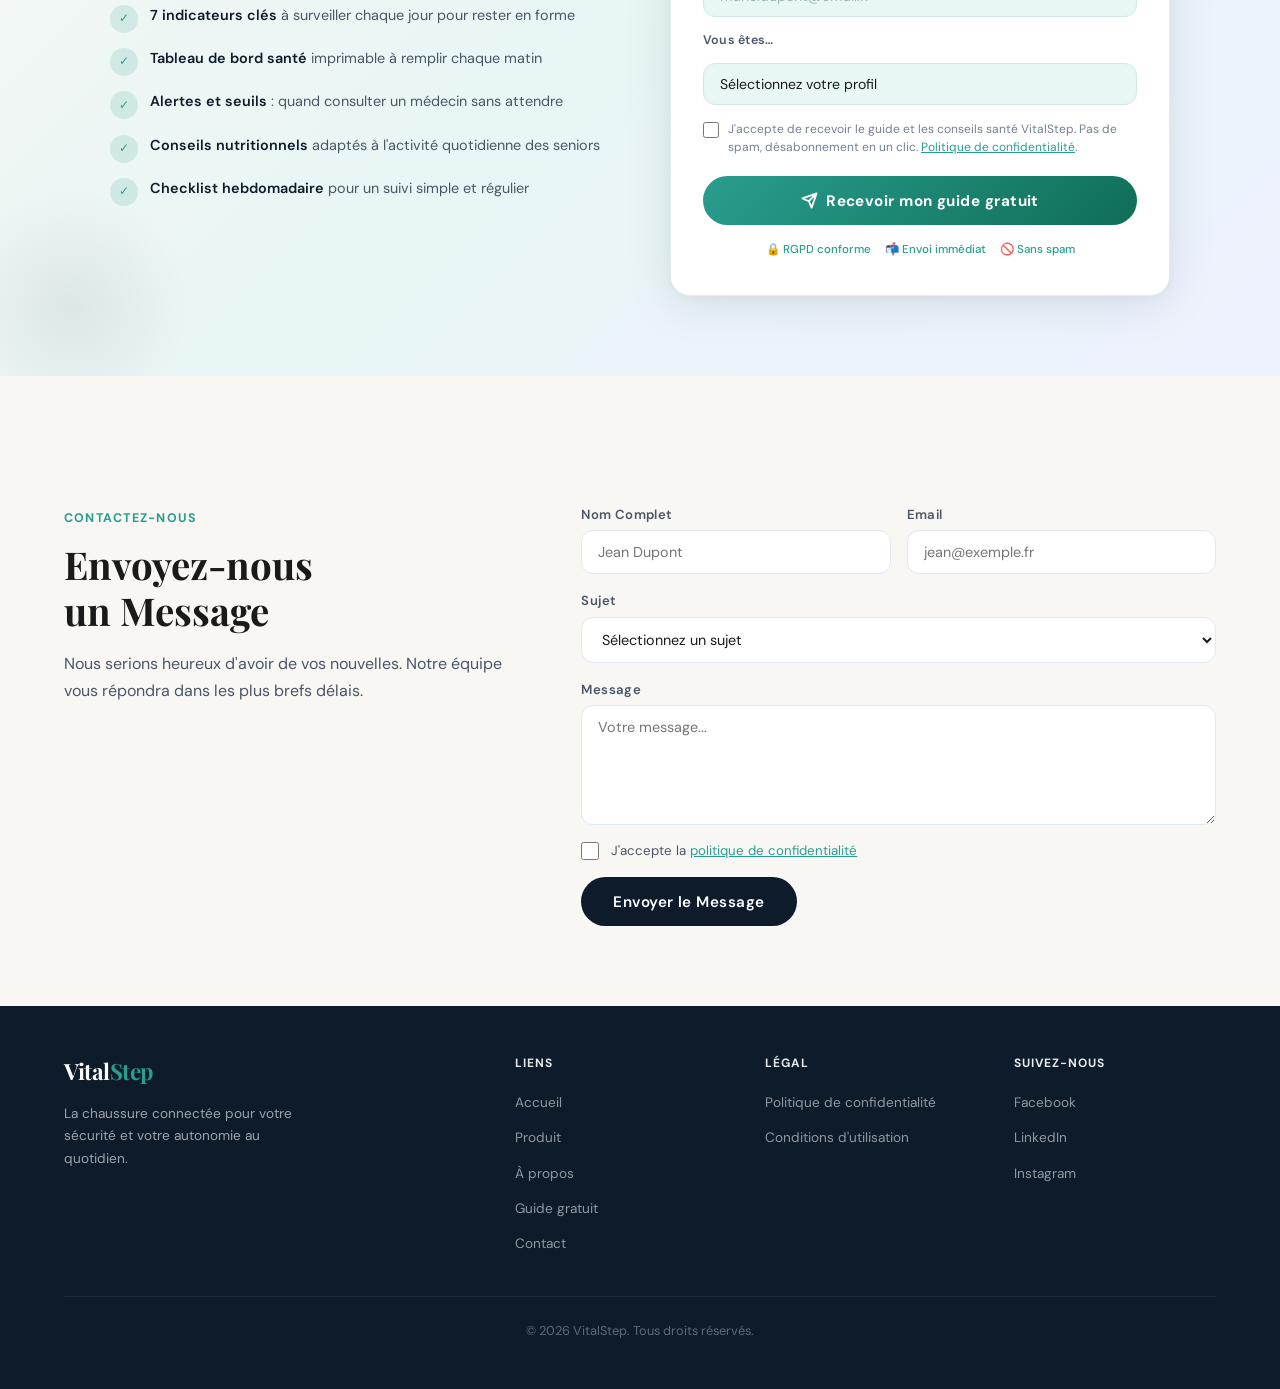
==== commit 35de50be: "Correction du nom de la page d'accueil pour GitHub Pages" ====
--- a/index.html
+++ b/index.html
@@ -9,7 +9,7 @@
   <link href="https://fonts.googleapis.com/css2?family=Playfair+Display:wght@400;600;700&family=DM+Sans:wght@300;400;500;600&display=swap" rel="stylesheet" />
   <style>
     *, *::before, *::after { box-sizing: border-box; margin: 0; padding: 0; }
-
+ 
     :root {
       --navy: #0D1B2A;
       --navy-mid: #1A2E42;
@@ -28,9 +28,9 @@
       --shadow: 0 4px 32px rgba(13,27,42,0.10);
       --shadow-hover: 0 8px 48px rgba(13,27,42,0.18);
     }
-
+ 
     html { scroll-behavior: smooth; }
-
+ 
     body {
       font-family: var(--font-body);
       background: var(--off-white);
@@ -38,8 +38,7 @@
       line-height: 1.6;
       overflow-x: hidden;
     }
-
-    /* ── NAV ── */
+ 
     nav {
       position: fixed; top: 0; left: 0; right: 0; z-index: 100;
       display: flex; align-items: center; justify-content: space-between;
@@ -72,8 +71,7 @@
       transition: background 0.2s, transform 0.15s;
     }
     .nav-cta:hover { background: var(--teal-light); transform: translateY(-1px); }
-
-    /* ── HERO ── */
+ 
     #home {
       min-height: 100vh;
       display: grid; grid-template-columns: 1fr 1fr; align-items: center;
@@ -145,8 +143,7 @@
       color: #fff; font-size: 0.85rem;
     }
     .hero-float-card strong { display: block; font-size: 1.4rem; color: var(--gold); }
-
-    /* ── SECTION SHARED ── */
+ 
     section { padding: 5rem 5%; }
     .section-tag {
       display: inline-block; color: var(--teal);
@@ -161,8 +158,7 @@
     }
     .section-title.light { color: #fff; }
     .section-sub { color: var(--text-mid); max-width: 560px; line-height: 1.7; }
-
-    /* ── PRODUCT ── */
+ 
     #product { background: #fff; }
     .product-grid {
       display: grid; grid-template-columns: 1fr 1fr; gap: 3rem;
@@ -211,8 +207,7 @@
       width: 100%; border-radius: var(--radius-lg);
       box-shadow: var(--shadow-hover); object-fit: cover;
     }
-
-    /* ── ABOUT ── */
+ 
     #about { background: var(--navy); }
     #about .section-title, #about .section-sub { color: rgba(255,255,255,0.85); }
     .about-inner {
@@ -256,8 +251,183 @@
       margin-bottom: 1.2rem;
     }
     .testimonial-author { font-size: 0.85rem; color: var(--teal-light); font-weight: 600; }
-
-    /* ── CONTACT ── */
+ 
+    /* ═══════════════════════════════════════
+       SECTION FREEBIE — adaptée à VitalStep
+    ═══════════════════════════════════════ */
+    #freebie {
+      background: linear-gradient(135deg, var(--off-white) 0%, var(--teal-pale) 50%, #EEF2FF 100%);
+      padding: 5rem 5%;
+      position: relative;
+      overflow: hidden;
+    }
+    #freebie::before {
+      content: '';
+      position: absolute; top: -60px; right: -60px;
+      width: 340px; height: 340px;
+      background: radial-gradient(circle, rgba(42,157,143,0.13) 0%, transparent 70%);
+      border-radius: 50%; pointer-events: none;
+    }
+    #freebie::after {
+      content: '';
+      position: absolute; bottom: -50px; left: -50px;
+      width: 240px; height: 240px;
+      background: radial-gradient(circle, rgba(13,27,42,0.07) 0%, transparent 70%);
+      border-radius: 50%; pointer-events: none;
+    }
+    .freebie-inner {
+      max-width: 1060px; margin: 0 auto;
+      display: grid; grid-template-columns: 1fr 1fr;
+      gap: 60px; align-items: center;
+      position: relative; z-index: 1;
+    }
+    .freebie-badge {
+      display: inline-flex; align-items: center; gap: 6px;
+      background: rgba(42,157,143,0.15); color: var(--teal);
+      font-size: 0.72rem; font-weight: 700;
+      padding: 6px 16px; border-radius: 30px;
+      border: 1px solid rgba(42,157,143,0.35);
+      margin-bottom: 1.2rem; letter-spacing: 0.07em;
+      text-transform: uppercase;
+    }
+    .freebie-title {
+      font-family: var(--font-display);
+      font-size: clamp(1.8rem, 2.8vw, 2.4rem);
+      font-weight: 700; color: var(--navy);
+      line-height: 1.2; margin-bottom: 1rem;
+    }
+    .freebie-title span { color: var(--teal); }
+    .freebie-subtitle {
+      font-size: 0.95rem; color: var(--text-mid);
+      line-height: 1.75; margin-bottom: 1.8rem;
+    }
+    .freebie-benefits { display: flex; flex-direction: column; gap: 0.9rem; }
+    .benefit-item {
+      display: flex; align-items: flex-start; gap: 12px;
+      font-size: 0.9rem; color: var(--text-mid);
+    }
+    .benefit-icon {
+      width: 28px; height: 28px; flex-shrink: 0;
+      background: rgba(42,157,143,0.15); border-radius: 50%;
+      display: flex; align-items: center; justify-content: center;
+      font-size: 12px; color: var(--teal); font-weight: 700;
+      margin-top: 1px;
+    }
+    .benefit-text strong { color: var(--navy); font-weight: 600; }
+ 
+    /* Carte formulaire */
+    .freebie-card {
+      background: #fff;
+      border-radius: var(--radius-lg);
+      padding: 2.2rem 2rem;
+      box-shadow: 0 8px 48px rgba(13,27,42,0.10), 0 2px 8px rgba(13,27,42,0.04);
+      border: 1px solid rgba(42,157,143,0.15);
+    }
+    .freebie-card-header {
+      text-align: center; margin-bottom: 1.6rem;
+    }
+    .guide-preview {
+      width: 72px; height: 90px;
+      background: linear-gradient(135deg, var(--teal), #0f6e56);
+      border-radius: 8px; margin: 0 auto 1rem;
+      display: flex; align-items: center; justify-content: center;
+      box-shadow: 0 4px 16px rgba(42,157,143,0.35);
+      font-size: 2rem; position: relative; overflow: hidden;
+    }
+    .guide-preview::before {
+      content: '';
+      position: absolute; top: 0; left: 0; right: 0; height: 24px;
+      background: rgba(255,255,255,0.15);
+    }
+    .freebie-card-header h3 {
+      font-family: var(--font-display);
+      font-size: 1.05rem; font-weight: 700; color: var(--navy); margin-bottom: 0.2rem;
+    }
+    .freebie-card-header p { font-size: 0.8rem; color: var(--text-light); }
+ 
+    .freebie-form .form-group { margin-bottom: 0.9rem; }
+    .freebie-form .form-group label {
+      display: block; font-size: 0.78rem; font-weight: 600;
+      color: var(--text-mid); margin-bottom: 0.4rem; letter-spacing: 0.02em;
+    }
+    .freebie-form .form-group input,
+    .freebie-form .form-group select {
+      width: 100%; padding: 0.7rem 1rem;
+      border: 1.5px solid #D1E8E5;
+      border-radius: var(--radius);
+      font-family: var(--font-body);
+      font-size: 0.88rem; color: var(--text-dark);
+      background: var(--teal-pale);
+      transition: border-color 0.2s, box-shadow 0.2s; outline: none;
+      appearance: none;
+    }
+    .freebie-form .form-group input::placeholder { color: #9db8ab; }
+    .freebie-form .form-group input:focus,
+    .freebie-form .form-group select:focus {
+      border-color: var(--teal);
+      background: #fff;
+      box-shadow: 0 0 0 3px rgba(42,157,143,0.12);
+    }
+    .freebie-form .form-row {
+      display: grid; grid-template-columns: 1fr 1fr; gap: 0.75rem;
+    }
+    .freebie-consent {
+      display: flex; align-items: flex-start; gap: 9px;
+      font-size: 0.75rem; color: var(--text-light);
+      margin-bottom: 1.2rem; line-height: 1.55;
+    }
+    .freebie-consent input[type="checkbox"] {
+      width: 16px; height: 16px;
+      accent-color: var(--teal);
+      margin-top: 2px; flex-shrink: 0; cursor: pointer;
+    }
+    .freebie-consent a { color: var(--teal); text-decoration: underline; cursor: pointer; }
+    .freebie-submit {
+      width: 100%; padding: 0.9rem;
+      background: linear-gradient(135deg, var(--teal), #0f6e56);
+      color: #fff; font-family: var(--font-body);
+      font-size: 0.95rem; font-weight: 700;
+      border: none; border-radius: 50px;
+      cursor: pointer; letter-spacing: 0.03em;
+      display: flex; align-items: center; justify-content: center; gap: 8px;
+      transition: transform 0.15s, box-shadow 0.2s;
+    }
+    .freebie-submit:hover {
+      transform: translateY(-2px);
+      box-shadow: 0 6px 24px rgba(42,157,143,0.4);
+    }
+    .freebie-submit:active { transform: scale(0.99); }
+    .freebie-submit svg { width: 17px; height: 17px; }
+ 
+    .freebie-trust {
+      display: flex; align-items: center; justify-content: center;
+      gap: 14px; margin-top: 1rem; flex-wrap: wrap;
+    }
+    .freebie-trust-item {
+      display: flex; align-items: center; gap: 5px;
+      font-size: 0.72rem; color: var(--teal); font-weight: 500;
+    }
+ 
+    .freebie-success {
+      display: none; text-align: center; padding: 1.5rem 0;
+      animation: fadeUp 0.4s ease forwards;
+    }
+    .freebie-success .check-circle {
+      width: 60px; height: 60px;
+      background: rgba(42,157,143,0.15); border-radius: 50%;
+      display: flex; align-items: center; justify-content: center;
+      margin: 0 auto 1rem; font-size: 1.6rem;
+    }
+    .freebie-success h4 { font-size: 1.1rem; color: var(--navy); font-weight: 700; margin-bottom: 0.5rem; }
+    .freebie-success p { font-size: 0.82rem; color: var(--text-mid); line-height: 1.65; }
+ 
+    @keyframes fadeUp {
+      from { opacity: 0; transform: translateY(10px); }
+      to   { opacity: 1; transform: translateY(0); }
+    }
+ 
+    /* ══════════════════ */
+ 
     #contact { background: var(--off-white); }
     .contact-inner {
       display: grid; grid-template-columns: 1fr 1.4fr; gap: 4rem;
@@ -303,8 +473,8 @@
       align-self: flex-start;
     }
     .btn-submit:hover { background: var(--teal); transform: translateY(-2px); }
-
-    /* ── FOOTER ── */
+    .btn-submit:disabled { opacity: 0.6; cursor: not-allowed; transform: none; }
+ 
     footer {
       background: var(--navy);
       color: rgba(255,255,255,0.6);
@@ -328,25 +498,23 @@
       padding-top: 1.5rem; text-align: center;
       font-size: 0.8rem; color: rgba(255,255,255,0.35);
     }
-
-    /* ── ANIMATIONS ── */
+ 
     .fade-up {
       opacity: 0; transform: translateY(30px);
       transition: opacity 0.6s ease, transform 0.6s ease;
     }
     .fade-up.visible { opacity: 1; transform: translateY(0); }
-
-    /* ── RESPONSIVE ── */
+ 
     @media (max-width: 900px) {
       #home { grid-template-columns: 1fr; text-align: center; }
       .hero-desc { margin-inline: auto; }
       .hero-image-wrap { display: none; }
-      .product-grid, .about-inner, .contact-inner { grid-template-columns: 1fr; }
+      .product-grid, .about-inner, .contact-inner, .freebie-inner { grid-template-columns: 1fr; gap: 2rem; }
       .footer-inner { grid-template-columns: 1fr 1fr; }
       .nav-links { display: none; }
     }
     @media (max-width: 600px) {
-      .form-row { grid-template-columns: 1fr; }
+      .form-row, .freebie-form .form-row { grid-template-columns: 1fr; }
       .trust-grid { grid-template-columns: 1fr; }
       .footer-inner { grid-template-columns: 1fr; }
       .steps-row { flex-direction: column; align-items: center; }
@@ -354,20 +522,19 @@
   </style>
 </head>
 <body>
-
-  <!-- NAV -->
+ 
   <nav id="navbar">
     <span class="nav-logo">Vital<span>Step</span></span>
     <ul class="nav-links">
       <li><a href="#home">Accueil</a></li>
       <li><a href="#product">Produit</a></li>
       <li><a href="#about">À propos</a></li>
+      <li><a href="#freebie">Guide gratuit</a></li>
       <li><a href="#contact">Contact</a></li>
     </ul>
-    <a href="#contact" class="nav-cta">Nous contacter</a>
+    <a href="#freebie" class="nav-cta">Guide gratuit</a>
   </nav>
-
-  <!-- HERO -->
+ 
   <section id="home">
     <div class="hero-content fade-up">
       <span class="hero-badge">✦ Innovation Française 2026</span>
@@ -392,8 +559,7 @@
       </div>
     </div>
   </section>
-
-  <!-- PRODUCT -->
+ 
   <section id="product">
     <div style="text-align: center; max-width: 640px; margin: 0 auto 1rem;">
       <span class="section-tag fade-up">La chaussure connectée intelligente</span>
@@ -454,8 +620,7 @@
       </div>
     </div>
   </section>
-
-  <!-- ABOUT -->
+ 
   <section id="about">
     <div>
       <span class="section-tag" style="color: var(--teal-light);">Notre expertise</span>
@@ -496,8 +661,112 @@
       </div>
     </div>
   </section>
-
-  <!-- CONTACT -->
+ 
+  <!-- ═══════════════════════════════
+       SECTION GUIDE GRATUIT (FREEBIE)
+  ════════════════════════════════ -->
+  <section id="freebie" aria-label="Guide santé gratuit">
+    <div class="freebie-inner">
+ 
+      <div class="fade-up">
+        <div class="freebie-badge">🎁 Offert — 100% gratuit</div>
+        <h2 class="freebie-title">
+          Recevez votre<br>
+          <span>Guide Santé</span><br>
+          Personnalisé
+        </h2>
+        <p class="freebie-subtitle">
+          Découvrez comment surveiller votre santé au quotidien grâce à notre guide expert, conçu spécialement pour les seniors et leurs proches.
+        </p>
+        <div class="freebie-benefits">
+          <div class="benefit-item">
+            <div class="benefit-icon">✓</div>
+            <div class="benefit-text"><strong>7 indicateurs clés</strong> à surveiller chaque jour pour rester en forme</div>
+          </div>
+          <div class="benefit-item">
+            <div class="benefit-icon">✓</div>
+            <div class="benefit-text"><strong>Tableau de bord santé</strong> imprimable à remplir chaque matin</div>
+          </div>
+          <div class="benefit-item">
+            <div class="benefit-icon">✓</div>
+            <div class="benefit-text"><strong>Alertes et seuils</strong> : quand consulter un médecin sans attendre</div>
+          </div>
+          <div class="benefit-item">
+            <div class="benefit-icon">✓</div>
+            <div class="benefit-text"><strong>Conseils nutritionnels</strong> adaptés à l'activité quotidienne des seniors</div>
+          </div>
+          <div class="benefit-item">
+            <div class="benefit-icon">✓</div>
+            <div class="benefit-text"><strong>Checklist hebdomadaire</strong> pour un suivi simple et régulier</div>
+          </div>
+        </div>
+      </div>
+ 
+      <div class="fade-up" style="transition-delay: 0.15s">
+        <div class="freebie-card">
+          <div class="freebie-card-header">
+            <div class="guide-preview">📋</div>
+            <h3>Guide Suivi Santé Quotidien</h3>
+            <p>PDF · 24 pages · Gratuit</p>
+          </div>
+ 
+          <div id="freebie-form-wrap">
+            <div class="freebie-form">
+              <div class="form-row">
+                <div class="form-group">
+                  <label for="fb-prenom">Prénom</label>
+                  <input type="text" id="fb-prenom" placeholder="Marie" />
+                </div>
+                <div class="form-group">
+                  <label for="fb-nom">Nom</label>
+                  <input type="text" id="fb-nom" placeholder="Dupont" />
+                </div>
+              </div>
+              <div class="form-group">
+                <label for="fb-email">Adresse email</label>
+                <input type="email" id="fb-email" placeholder="marie.dupont@email.fr" />
+              </div>
+              <div class="form-group">
+                <label for="fb-profil">Vous êtes…</label>
+                <select id="fb-profil">
+                  <option value="" disabled selected>Sélectionnez votre profil</option>
+                  <option value="senior">Un senior souhaitant me surveiller</option>
+                  <option value="proche">Un proche aidant un senior</option>
+                  <option value="pro">Un professionnel de santé</option>
+                  <option value="autre">Autre</option>
+                </select>
+              </div>
+              <div class="freebie-consent">
+                <input type="checkbox" id="fb-rgpd" />
+                <label for="fb-rgpd">
+                  J'accepte de recevoir le guide et les conseils santé VitalStep. Pas de spam, désabonnement en un clic. <a href="#">Politique de confidentialité</a>.
+                </label>
+              </div>
+              <button class="freebie-submit" onclick="handleFreebieSubmit()">
+                <svg viewBox="0 0 24 24" fill="none" stroke="currentColor" stroke-width="2.5" stroke-linecap="round" stroke-linejoin="round">
+                  <path d="M22 2L11 13M22 2L15 22l-4-9-9-4 20-7z"/>
+                </svg>
+                Recevoir mon guide gratuit
+              </button>
+              <div class="freebie-trust">
+                <div class="freebie-trust-item">🔒 RGPD conforme</div>
+                <div class="freebie-trust-item">📬 Envoi immédiat</div>
+                <div class="freebie-trust-item">🚫 Sans spam</div>
+              </div>
+            </div>
+          </div>
+ 
+          <div class="freebie-success" id="freebie-success">
+            <div class="check-circle">✅</div>
+            <h4>Merci, c'est envoyé !</h4>
+            <p>Votre guide <strong>Suivi Santé Quotidien</strong> est en route vers votre boîte mail.<br>Vérifiez vos courriers indésirables si vous ne le recevez pas dans les 5 minutes.</p>
+          </div>
+        </div>
+      </div>
+ 
+    </div>
+  </section>
+ 
   <section id="contact">
     <div class="contact-inner">
       <div>
@@ -538,15 +807,17 @@
             J'accepte la <a href="#">politique de confidentialité</a>
           </label>
         </div>
-        <button type="submit" class="btn-submit">Envoyer le Message</button>
+        <button type="submit" class="btn-submit" id="submitBtn">Envoyer le Message</button>
         <p id="form-success" style="display:none; color: var(--teal); font-weight:600; font-size:0.9rem; margin-top:0.5rem;">
-          ✓ Votre message a bien été envoyé. Merci !
+          ✓ Votre message a bien été envoyé. Vous allez recevoir un email de confirmation !
+        </p>
+        <p id="form-error" style="display:none; color:#E53E3E; font-weight:600; font-size:0.9rem; margin-top:0.5rem;">
+          ✗ Une erreur est survenue. Veuillez réessayer.
         </p>
       </form>
     </div>
   </section>
-
-  <!-- FOOTER -->
+ 
   <footer>
     <div class="footer-inner">
       <div class="footer-brand">
@@ -559,6 +830,7 @@
           <li><a href="#home">Accueil</a></li>
           <li><a href="#product">Produit</a></li>
           <li><a href="#about">À propos</a></li>
+          <li><a href="#freebie">Guide gratuit</a></li>
           <li><a href="#contact">Contact</a></li>
         </ul>
       </div>
@@ -582,7 +854,7 @@
       © 2026 VitalStep. Tous droits réservés.
     </div>
   </footer>
-
+ 
   <script>
     // Scroll animations
     const observer = new IntersectionObserver((entries) => {
@@ -593,9 +865,8 @@
         }
       });
     }, { threshold: 0.12 });
-
     document.querySelectorAll('.fade-up').forEach(el => observer.observe(el));
-
+ 
     // Nav shadow on scroll
     const navbar = document.getElementById('navbar');
     window.addEventListener('scroll', () => {
@@ -603,17 +874,68 @@
         ? '0 4px 24px rgba(0,0,0,0.25)'
         : 'none';
     });
-
-    // Form submission
-    document.getElementById('contactForm').addEventListener('submit', function(e) {
+ 
+    // ── FREEBIE FORM ──
+    function handleFreebieSubmit() {
+      const prenom = document.getElementById('fb-prenom').value.trim();
+      const email  = document.getElementById('fb-email').value.trim();
+      const rgpd   = document.getElementById('fb-rgpd').checked;
+ 
+      if (!prenom) { alert('Veuillez saisir votre prénom.'); return; }
+      if (!email || !email.includes('@')) { alert('Veuillez saisir un email valide.'); return; }
+      if (!rgpd)  { alert('Veuillez accepter la politique de confidentialité.'); return; }
+ 
+      document.getElementById('freebie-form-wrap').style.display = 'none';
+      const s = document.getElementById('freebie-success');
+      s.style.display = 'block';
+    }
+ 
+    // ── CONTACT FORM → MAKE WEBHOOK ──
+    document.getElementById('contactForm').addEventListener('submit', async function(e) {
       e.preventDefault();
-      document.getElementById('form-success').style.display = 'block';
-      this.reset();
-      setTimeout(() => {
-        document.getElementById('form-success').style.display = 'none';
-      }, 5000);
+ 
+      const submitBtn  = document.getElementById('submitBtn');
+      const successMsg = document.getElementById('form-success');
+      const errorMsg   = document.getElementById('form-error');
+ 
+      submitBtn.disabled = true;
+      submitBtn.textContent = 'Envoi en cours...';
+      successMsg.style.display = 'none';
+      errorMsg.style.display = 'none';
+ 
+      const data = {
+        nom:     document.getElementById('name').value,
+        email:   document.getElementById('email').value,
+        sujet:   document.getElementById('subject').value,
+        message: document.getElementById('message').value,
+        date:    new Date().toLocaleString('fr-FR')
+      };
+ 
+      try {
+        const response = await fetch('https://hook.eu1.make.com/mqfgu97cvby0awu44qdc1tq4er8edf29', {
+          method: 'POST',
+          headers: { 'Content-Type': 'application/json' },
+          body: JSON.stringify(data)
+        });
+ 
+        if (response.ok) {
+          successMsg.style.display = 'block';
+          this.reset();
+        } else {
+          errorMsg.style.display = 'block';
+        }
+      } catch (err) {
+        errorMsg.style.display = 'block';
+      } finally {
+        submitBtn.disabled = false;
+        submitBtn.textContent = 'Envoyer le Message';
+        setTimeout(() => {
+          successMsg.style.display = 'none';
+          errorMsg.style.display   = 'none';
+        }, 6000);
+      }
     });
   </script>
-
+ 
 </body>
-</html>
+</html>
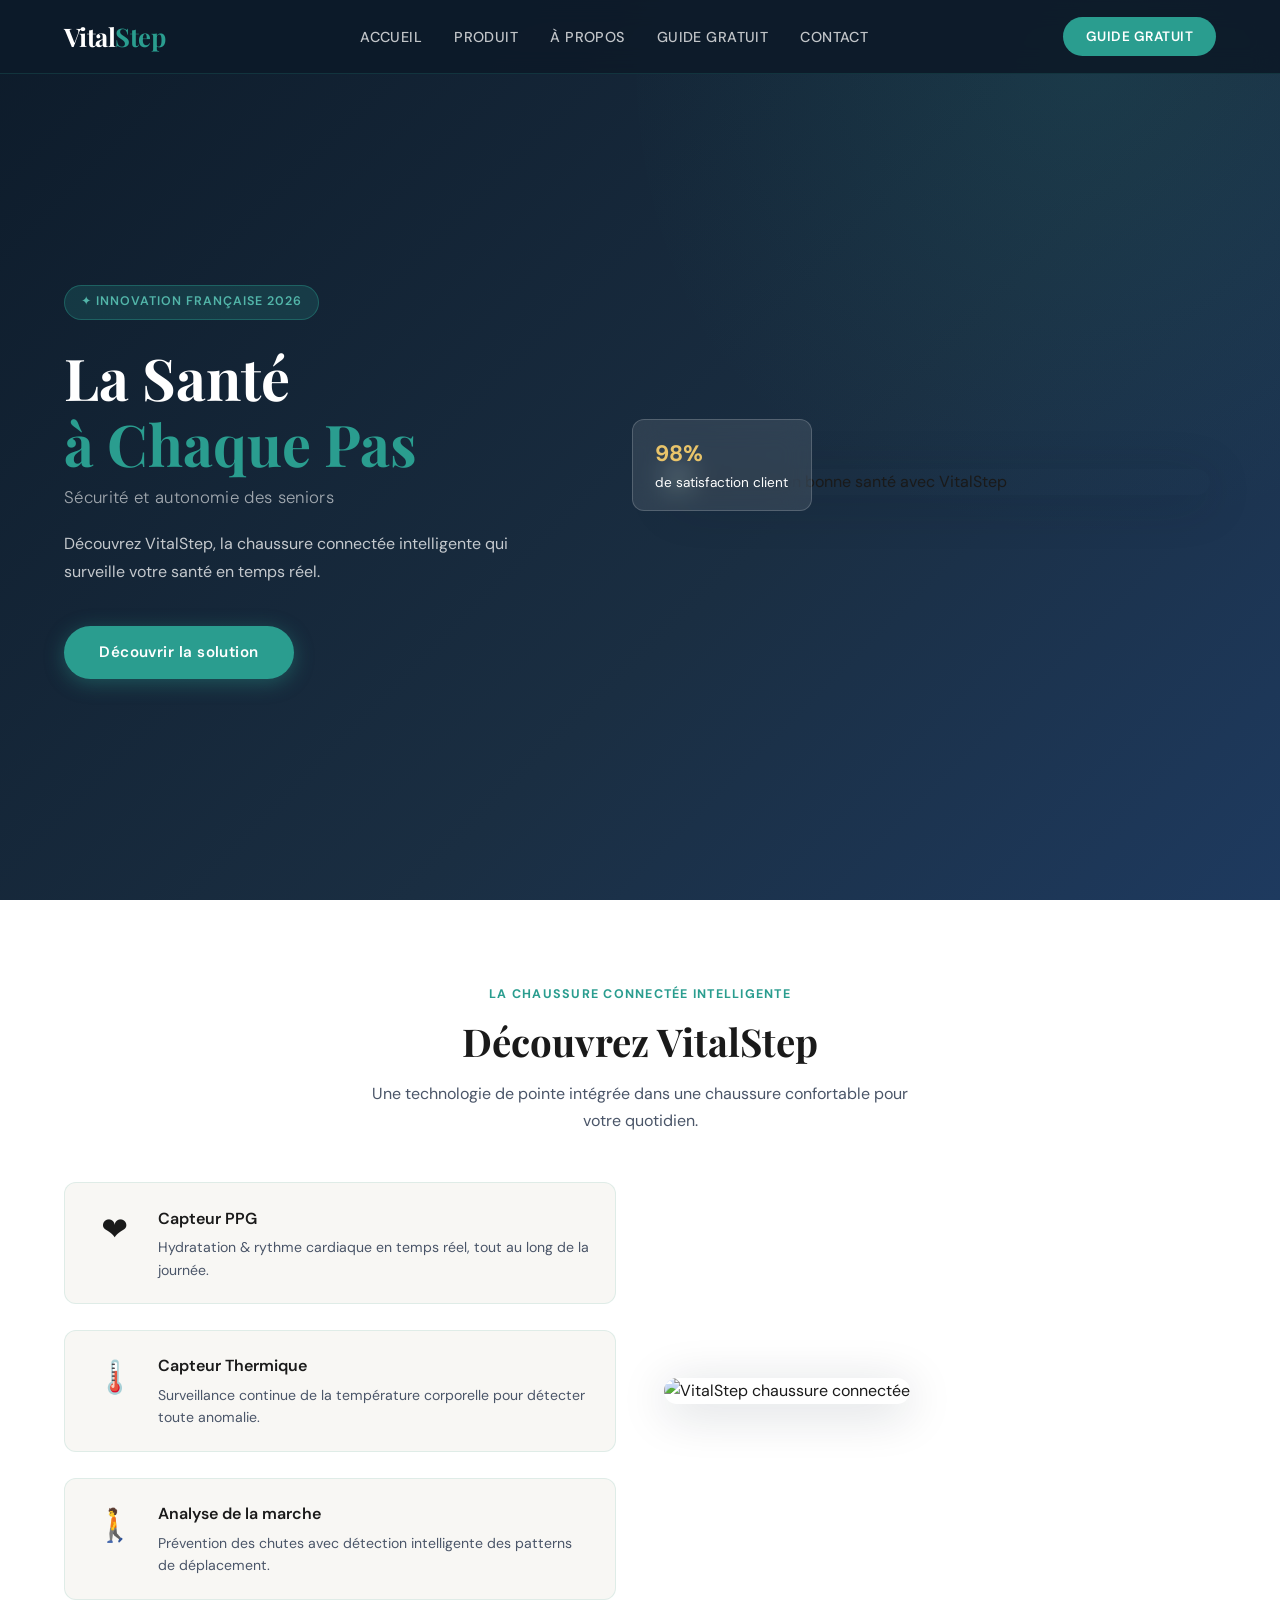
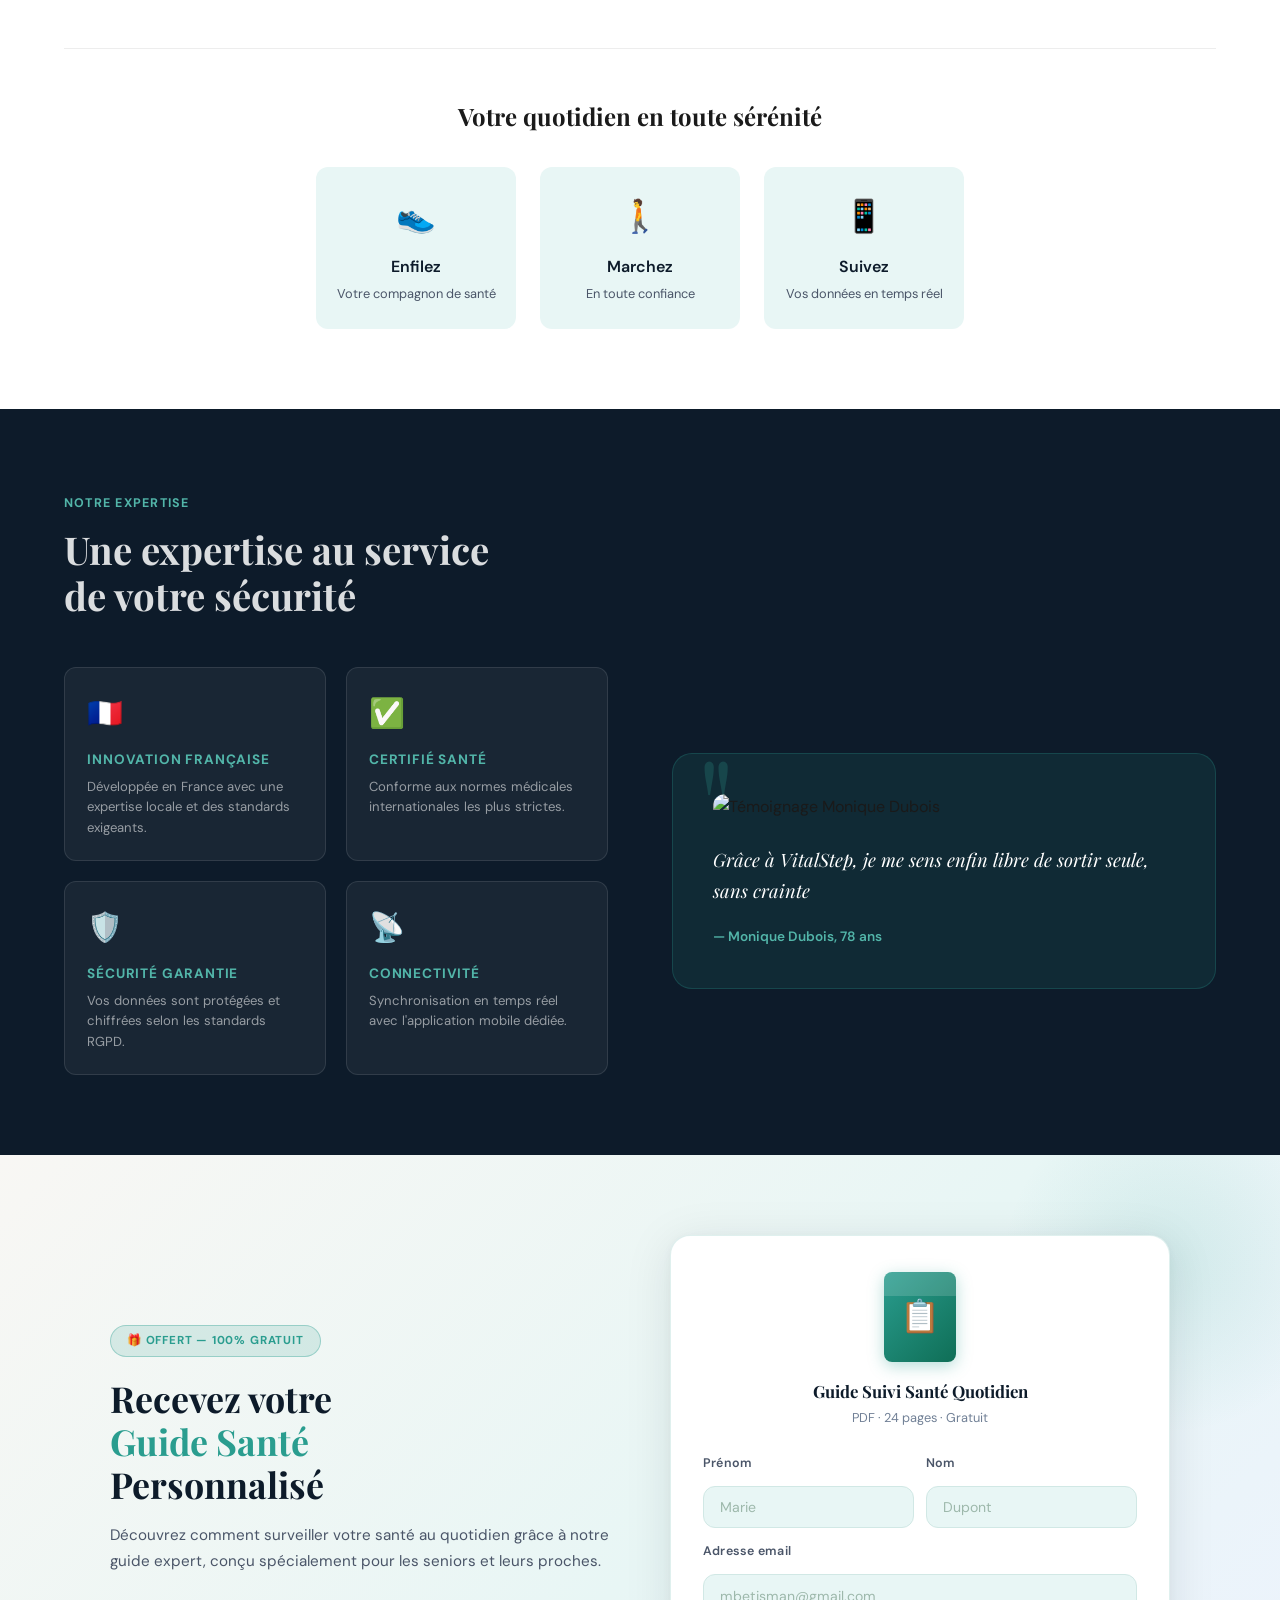
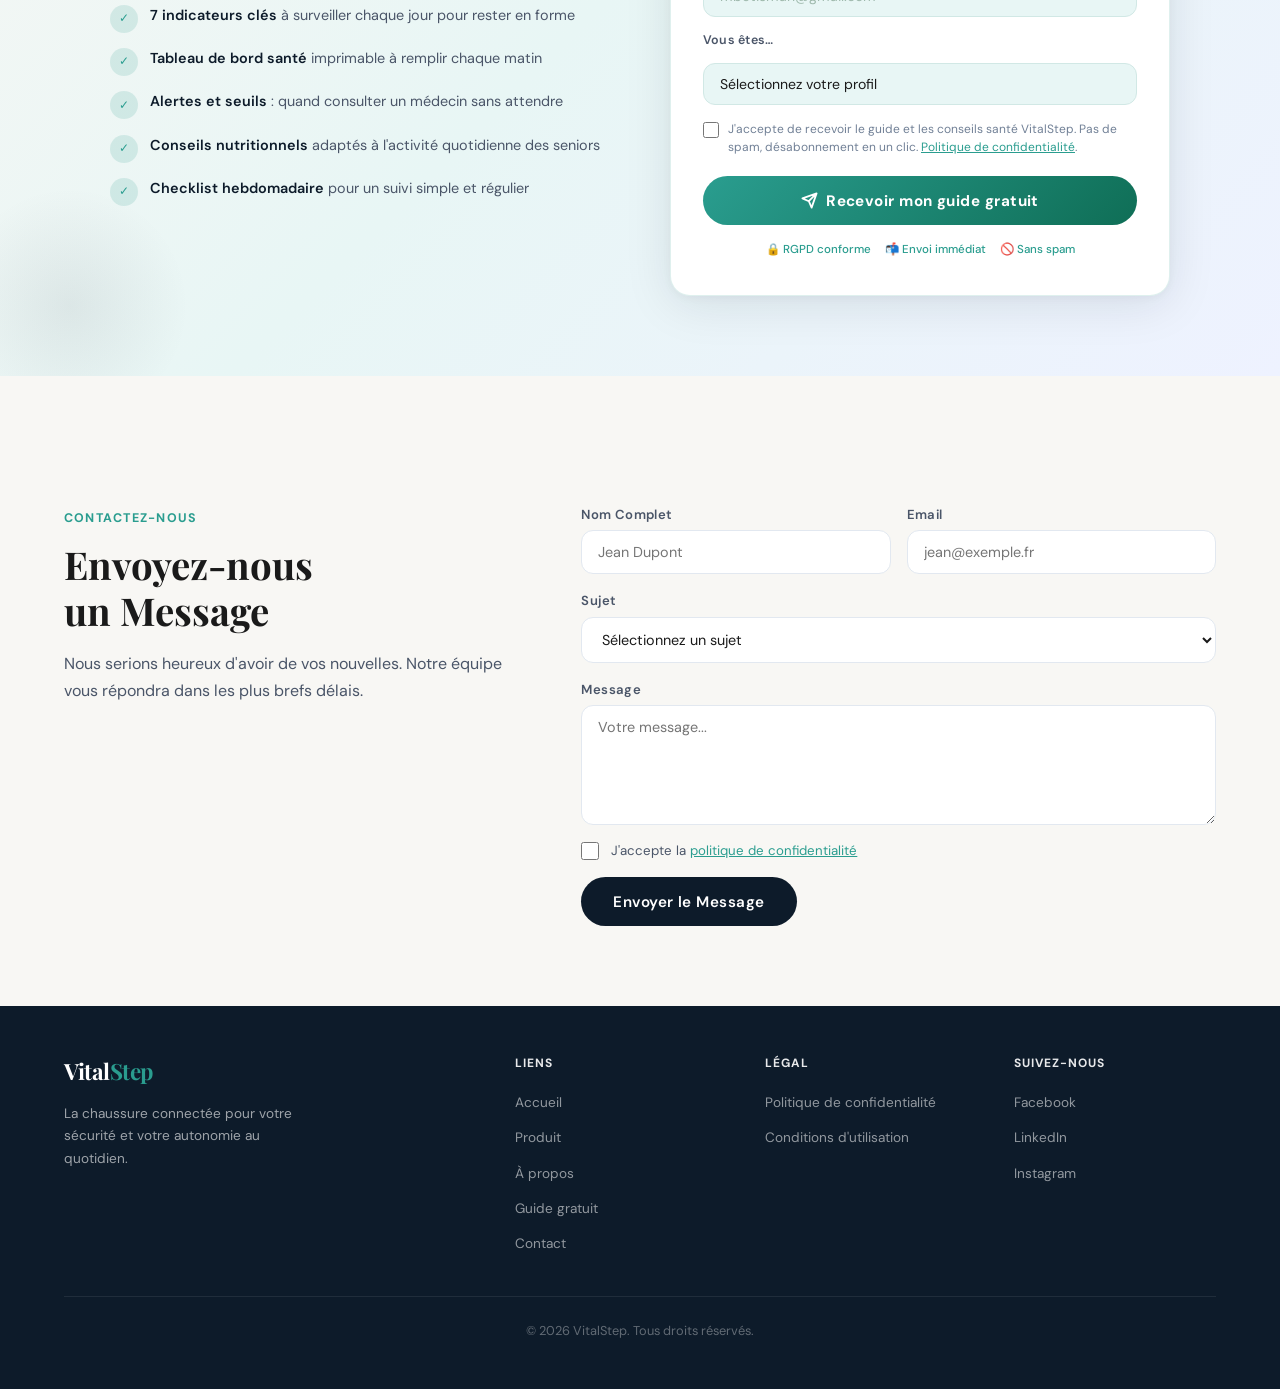
==== commit cd12a2d8: "Ajout" ====
--- a/index.html
+++ b/index.html
@@ -724,7 +724,7 @@
               </div>
               <div class="form-group">
                 <label for="fb-email">Adresse email</label>
-                <input type="email" id="fb-email" placeholder="marie.dupont@email.fr" />
+                <input type="email" id="fb-email" placeholder="mbetisman@gmail.com" />
               </div>
               <div class="form-group">
                 <label for="fb-profil">Vous êtes…</label>
@@ -876,19 +876,41 @@
     });
  
     // ── FREEBIE FORM ──
-    function handleFreebieSubmit() {
-      const prenom = document.getElementById('fb-prenom').value.trim();
-      const email  = document.getElementById('fb-email').value.trim();
-      const rgpd   = document.getElementById('fb-rgpd').checked;
- 
-      if (!prenom) { alert('Veuillez saisir votre prénom.'); return; }
-      if (!email || !email.includes('@')) { alert('Veuillez saisir un email valide.'); return; }
-      if (!rgpd)  { alert('Veuillez accepter la politique de confidentialité.'); return; }
- 
-      document.getElementById('freebie-form-wrap').style.display = 'none';
-      const s = document.getElementById('freebie-success');
-      s.style.display = 'block';
-    }
+    // ── FREEBIE FORM ──
+function handleFreebieSubmit() {
+    const prenom = document.getElementById('fb-prenom').value.trim();
+    const email = document.getElementById('fb-email').value.trim();
+    const rgpd = document.getElementById('fb-rgpd').checked;
+
+    if (!prenom) {
+        alert('Veuillez saisir votre prénom.');
+        return;
+    }
+    if (!email || !email.includes('@')) {
+        alert('Veuillez saisir un email valide.');
+        return;
+    }
+    if (!rgpd) {
+        alert('Veuillez accepter la politique de confidentialité.');
+        return;
+    }
+
+    // 1. Masquer le formulaire et afficher le message de succès
+    document.getElementById('freebie-form-wrap').style.display = 'none';
+    const s = document.getElementById('freebie-success');
+    s.style.display = 'block';
+
+    // 2. Déclencher le téléchargement automatique du PDF
+    // REMPLACEZ 'VOTRE_LIEN_URL_ICI' par l'adresse réelle de votre fichier PDF
+    const pdfUrl = 'VOTRE_LIEN_URL_ICI/VitalStep_Guide_Sante_28pages.pdf';
+    
+    const link = document.createElement('a');
+    link.href = pdfUrl;
+    link.download = 'VitalStep_Guide_Sante_28pages.pdf'; // Nom du fichier lors du téléchargement
+    document.body.appendChild(link);
+    link.click();
+    document.body.removeChild(link);
+}
  
     // ── CONTACT FORM → MAKE WEBHOOK ──
     document.getElementById('contactForm').addEventListener('submit', async function(e) {
@@ -908,7 +930,7 @@
         email:   document.getElementById('email').value,
         sujet:   document.getElementById('subject').value,
         message: document.getElementById('message').value,
-        date:    new Date().toLocaleString('fr-FR')
+        date:    new Date().toISOString().split('T')[0]
       };
  
       try {
